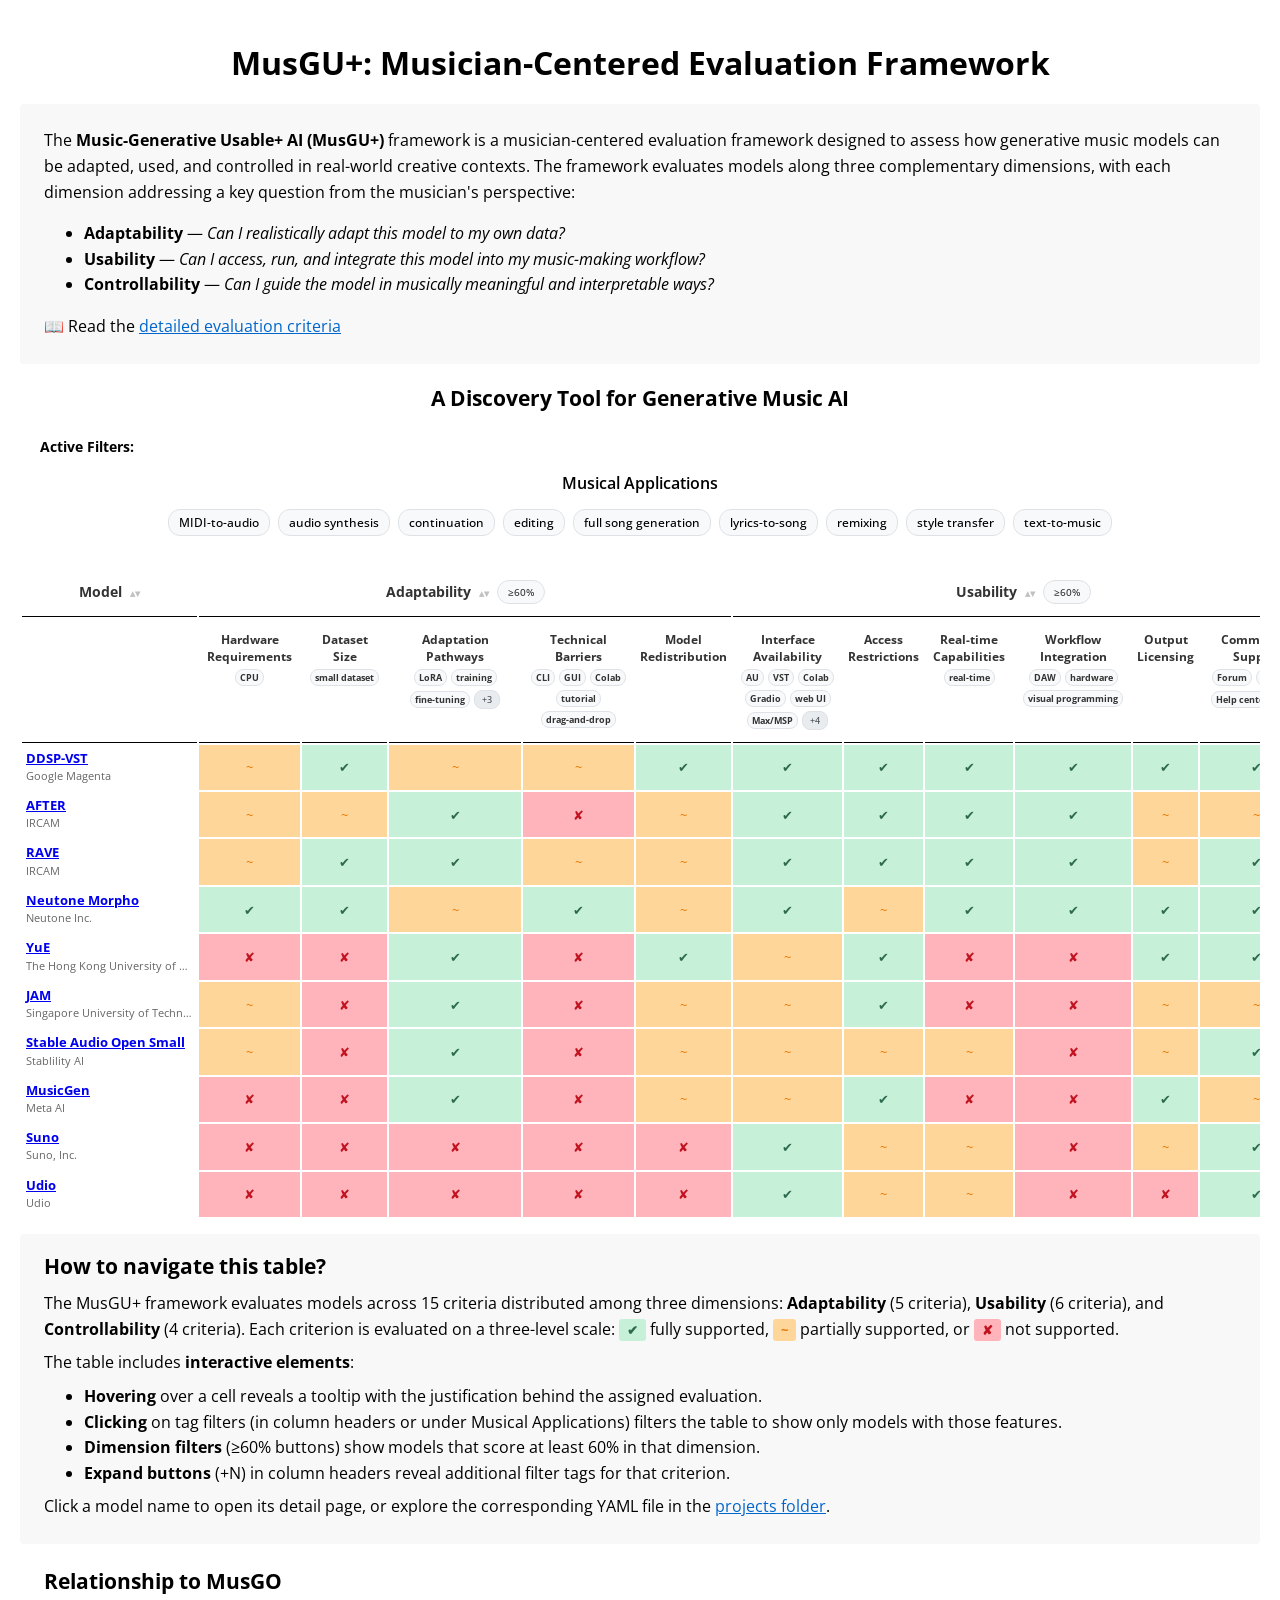
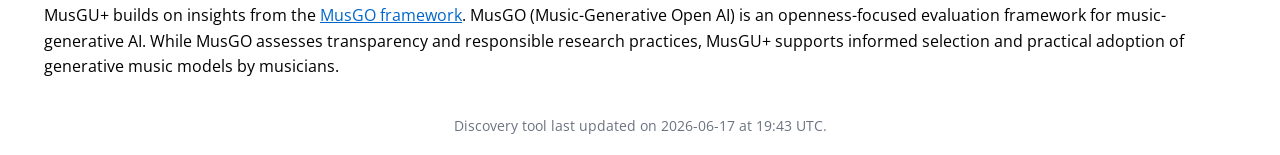
==== docs/index.html @ 6ac86138 "Add individual model pages" ====
<!DOCTYPE html>

<html lang="en">
<head>
<meta charset="utf-8"/>
<meta content="width=device-width, initial-scale=1.0" name="viewport"/>
<title>MusGU+ Framework</title>
<link href="https://fonts.googleapis.com/css2?family=Open+Sans&amp;display=swap" rel="stylesheet"/>
<link href="styles.css" rel="stylesheet">
<style>
body {
  font-family: 'Open Sans', sans-serif;
  margin: 0 auto;
  padding: 20px;
  background: #fff;
  opacity: 0;
  transition: opacity 0.1s ease-in;
}

body.ready {
  opacity: 1;
}
.header {
  text-align: center;
  margin-bottom: 20px;
}
.header h1 {
  font-size: 2em;
  margin-bottom: 0.5em;
}
.header p {
  font-size: 1.1em;
  color: #666;
}
.controls {
  background: white;
  padding: 0;
  margin-bottom: 5px;
  display: flex;
  flex-direction: column;
  gap: 0;
  width: 100%;
  max-width: 1200px;
  margin-left: auto;
  margin-right: auto;
  box-sizing: border-box;
}

.active-filters-container {
  display: flex;
  flex-wrap: wrap;
  gap: 12px;
  padding: 6px 0;
  min-height: 40px;
  align-items: center;
  width: 100%;
  max-width: 1200px;
  box-sizing: border-box;
}

.active-filters-label {
  font-size: 14px;
  font-weight: bold;
  color: #000;
  white-space: nowrap;
  flex-shrink: 0; /* Prevent label from shrinking */
}

.active-filters-tags {
  display: flex;
  flex-wrap: wrap;
  gap: 6px;
  flex: 1 1 auto;
  min-width: 0; /* Critical: allows flex item to shrink below content size */
}

.active-filter-tag {
  padding: 3px 8px;
  background: #6c757d;
  color: white;
  border: 1px solid #6c757d;
  border-radius: 12px;
  font-size: 10px;
  cursor: pointer;
  transition: all 0.2s ease;
  display: inline-flex;
  align-items: center;
  gap: 4px;
  flex-shrink: 0;
  height: 28px;
  box-sizing: border-box;
}

.active-filter-tag:hover {
  background: #5a6268;
  border-color: #5a6268;
}

.active-filter-tag .remove-icon {
  font-weight: bold;
  font-size: 11px;
}

.clear-filters-inline {
  padding: 3px 8px;
  background: #6c757d;
  color: white;
  border: 1px solid #6c757d;
  border-radius: 12px;
  cursor: pointer;
  font-size: 10px;
  transition: background 0.2s ease, border-color 0.2s ease;
  white-space: nowrap;
  display: none;
  flex-shrink: 0; /* Don't allow button to shrink */
  height: 28px;
  box-sizing: border-box;
}

.clear-filters-inline.visible {
  display: inline-flex;
  align-items: center;
}

.clear-filters-inline:hover {
  background: #5a6268;
  border-color: #5a6268;
}

.search-container {
  display: none; /* Hide search for now, keep functionality */
  align-items: center;
  justify-content: flex-start;
  width: 100%;
}
.search-box-wrapper {
  display: flex;
  justify-content: flex-start;
}
.controls input, .controls select {
  padding: 8px 12px;
  margin: 5px;
  border: 1px solid #ddd;
  border-radius: 4px;
  font-size: 14px;
}
.search-box {
  width: 300px;
}

/* Applications tags section */
#applications-wrapper {
  width: 100%;
  max-width: 1200px;
  margin: 0 auto 20px auto;
  box-sizing: border-box;
}

.applications-section {
  margin: 0;
  text-align: center;
}

.applications-title {
  font-size: 16px;
  font-weight: 600;
  color: #000;
  margin: 0 0 15px 0;
}

.applications-tags-container {
  display: flex;
  flex-wrap: wrap;
  justify-content: center;
  align-items: center;
  gap: 8px;
  padding: 0 0 10px 0;
}

.application-tag {
  padding: 4px 10px;
  background: #f8f9fa;
  border: 1px solid #dee2e6;
  border-radius: 12px;
  font-size: 12px;
  cursor: pointer;
  transition: all 0.2s ease;
  user-select: none;
  font-weight: 500;
  white-space: nowrap;
}

.application-tag:hover {
  background: #e9ecef;
  border-color: #adb5bd;
}

.application-tag.active {
  background: #6c757d;
  color: white;
  border-color: #6c757d;
}

#musgu-table {
  width: auto;
  max-width: fit-content;
  border-collapse: separate;
  border-spacing: 2px 2px;
  font-size: 13px;
  background: white;
  box-shadow: none;
  margin: 0 auto;
  table-layout: auto;
}

#musgu-table.calculating {
  visibility: hidden;
}
#included-table {
  overflow-x: auto;
  width: 100%;
}
#musgu-table thead {
  background: white;
  color: #333;
  border-bottom: 1px solid #000;
}
#musgu-table th {
  padding: 12px 4px;
  text-align: center;
  font-weight: bold;
  border: none;
  border-bottom: 1px solid #000;
}
#musgu-table td {
  padding: 6px 4px; /* Increased from 6px to 8px for more vertical space */
  border: none;
  text-align: center;
}
.name-cell {
  text-align: left !important;
  font-weight: bold;
  border-right: 1px solid #000;
  width: auto;
  min-width: fit-content; /* Changed from max-content to fit-content */
  white-space: normal;
  max-width: none; /* Removed max-width constraint */
}
.model-name {
  font-weight: bold;
  line-height: 1.1; /* Increased from 1.1 */
  word-wrap: break-word;
  white-space: nowrap; /* Keep model names on one line */
}
.affiliation {
  font-size: 0.85em;
  color: #666;
  font-weight: normal;
  margin-top: 5px; /* Increased from 5px */
  line-height: 1.1; /* Increased from 1.1 */
  overflow: hidden;
  text-overflow: ellipsis;
  white-space: nowrap;
  max-width: 100%;
  display: block; /* Ensure it's a block element */
  padding-bottom: 2px; /* Add padding to prevent descender clipping */
}

.org {
  text-align: left !important;
  font-size: 0.9em;
  color: #333;
  font-weight: bold;
  border-right: 1px solid #000;
  width: 0.1%;
  white-space: nowrap;
}
.score {
  font-weight: 600;
  background: #f0f0f0;
}
.data-cell {
  cursor: help;
}
.high {
  color: #2d6a4f;
  background: #c7f0d8;
}
.partial {
  color: #e67700;
  background: #ffd699;
}
.low {
  color: #c1121f;
  background: #ffb3ba;
}
.empty {
  color: #999;
  background: #f5f5f5;
}

.main-header th {
  font-size: 14px;
  padding: 10px;
  position: relative;
}

.main-header th:first-child,
.main-header th:nth-child(2) {
  width: 0.1%;
  white-space: nowrap;
}

.dimension-header-cell {
  display: flex;
  flex-direction: row;
  align-items: center;
  justify-content: center;
  gap: 8px;
}

.dimension-name {
  text-align: center;
}

.dimension-filter-tag {
  padding: 4px 10px;
  background: #f8f9fa;
  border: 1px solid #dee2e6;
  border-radius: 12px;
  font-size: 10px;
  cursor: pointer;
  transition: all 0.2s ease;
  user-select: none;
  font-weight: 500;
  white-space: nowrap;
}

.dimension-filter-tag:hover {
  background: #e9ecef;
  border-color: #adb5bd;
}

.dimension-filter-tag.active {
  background: #6c757d;
  color: white;
  border-color: #6c757d;
}

.second-header th {
  font-size: 12px;
  padding: 8px 4px;
  position: relative;
  width: 80px;
  vertical-align: top;
  white-space: normal;
  overflow: visible; /* Allow expanded tags to overflow */
}

.criterion-header-wrapper {
  display: flex;
  flex-direction: column;
  align-items: center;
  justify-content: center;
  gap: 6px;
  width: 100%;
  overflow: visible; /* Allow expanded tags to overflow */
}

.criterion-tags {
  display: inline-flex;
  flex-wrap: wrap;
  gap: 4px;
  justify-content: center;
  align-items: center;
  max-width: 150px;
  overflow: visible; /* Allow content to be visible */
}

/* When there's only 1 visible tag (no second tag, no expand button), make it narrower */
.criterion-tags:has(.visible-tag:only-of-type) {
  max-width: fit-content; /* Only as wide as the single tag */
}

/* When there are exactly 2 visible tags (no expand button), force them to wrap */
.criterion-tags:has(.visible-tag:nth-of-type(2)):not(:has(.expand-tags-btn)) {
  max-width: 60px; /* Force narrower width to wrap 2 tags */
}

.tag-group {
  display: inline-flex;
  gap: 4px;
  flex-wrap: nowrap; /* Keep tag and button together */
  align-items: center;
  flex-shrink: 0; /* Prevent the group from shrinking */
}

.criterion-tags.expanded {
  position: relative;
  max-width: none !important;
  flex-wrap: wrap !important;
  min-height: 60px; /* Reserve space for expanded tags */
}

.criterion-tags.expanded .tag-group {
  flex-wrap: wrap;
}

.hidden-tag {
  display: none !important;
}

.criterion-tags.expanded .hidden-tag {
  display: inline-flex !important;
  order: 999; /* Push hidden tags to the end when expanded */
}

/* Force first hidden tag to start on new line after button */
.criterion-tags.expanded .hidden-tag:first-of-type {
  margin-left: 100%; /* Force break before first hidden tag */
}

.expand-tags-btn {
  padding: 2px 1px;
  background: #e9ecef;
  border: 1px solid #dee2e6;
  border-radius: 10px;
  font-size: 8.5px;
  cursor: pointer;
  transition: all 0.2s ease;
  user-select: none;
  white-space: nowrap;
  color: #495057;
  font-weight: 500;
  display: inline-flex;
  align-items: center;
  flex-shrink: 0;
  min-width: 12px;
  justify-content: center;
  order: 100; /* Keep button after visible tags but before hidden tags */
}

.expand-tags-btn:hover {
  background: #dee2e6;
  border-color: #adb5bd;
}

.criterion-tag {
  padding: 1px 4px;
  background: #f8f9fa;
  border: 1px solid #dee2e6;
  border-radius: 8px;
  cursor: pointer;
  font-size: 9px;
  white-space: nowrap;
  transition: all 0.2s ease;
  flex-shrink: 0;
  user-select: none;
  display: inline-flex;
  align-items: center;
}

.criterion-tag:hover {
  background: #e9ecef;
  border-color: #adb5bd;
}

.criterion-tag.active {
  background: #6c757d;
  color: white;
  border-color: #6c757d;
}

.expand-tags-btn {
  padding: 2px 6px;
  background: #e9ecef;
  border: 1px solid #dee2e6;
  border-radius: 8px;
  font-size: 9px;
  cursor: pointer;
  transition: all 0.2s ease;
  user-select: none;
  color: #495057;
  flex-shrink: 0;
}

.criterion-header-wrapper {
  display: flex;
  flex-direction: column;
  align-items: center;
  justify-content: center;
  gap: 4px;
}

.filter-icon {
  cursor: pointer;
  font-size: 11px;
  color: #6c757d;
  padding: 2px 4px;
  border-radius: 2px;
  transition: all 0.2s ease;
  line-height: 1;
  font-weight: normal;
  display: none; /* Hide the SVG filter icon for now */
  vertical-align: middle;
}

.filter-icon svg {
  display: block;
  width: 9px;
  height: 7px;
  fill: currentColor;
}

.filter-icon:hover {
  background: #e9ecef;
  color: #495057;
}

.filter-icon.has-active {
  color: #fff;
  background: #6c757d;
}

.filter-popup {
  display: none;
  position: absolute;
  top: 100%;
  left: 50%;
  transform: translateX(-50%);
  background: white;
  border: 2px solid #dee2e6;
  border-radius: 8px;
  padding: 12px;
  box-shadow: 0 4px 12px rgba(0,0,0,0.15);
  z-index: 1000;
  min-width: 200px;
  margin-top: 4px;
}

.filter-popup.active {
  display: block;
}

.filter-popup-title {
  font-size: 11px;
  font-weight: 600;
  color: #495057;
  margin-bottom: 8px;
  text-align: center;
}

.filter-popup-tags {
  display: flex;
  flex-wrap: wrap;
  gap: 6px;
  justify-content: center;
}

.filter-popup-tag {
  padding: 4px 10px;
  background: #f8f9fa;
  border: 1px solid #dee2e6;
  border-radius: 12px;
  font-size: 11px;
  cursor: pointer;
  transition: all 0.2s ease;
  user-select: none;
}

.filter-popup-tag:hover {
  background: #e9ecef;
  border-color: #adb5bd;
}

.filter-popup-tag.active {
  background: #6c757d;
  color: white;
  border-color: #6c757d;
}

#footer {
  margin: 20px auto 0;
  padding: 0;
  margin-bottom: 0;
  background: none;
  border-top: none;
  text-align: center;
  font-size: 0.9rem;
  color: #6b7280;
  max-width: 1200px;
}

#footer p {
  margin: 0;
}
.legend {
  display: flex;
  justify-content: center;
  align-items: center;
  gap: 15px;
  margin: 15px auto;
  flex-wrap: wrap;
  width: auto;
  max-width: 1200px;
}
.legend-items {
  display: flex;
  justify-content: center;
  gap: 15px;
  flex-wrap: wrap;
  flex: 1;
}
.legend-item {
  display: flex;
  align-items: center;
  gap: 6px;
}
.legend-symbol {
  font-size: 16px;
  font-weight: bold;
}
.sortable {
  cursor: pointer;
  user-select: none;
}
.sortable:hover {
  background: #d8d8d8;
}
.sort-arrow {
  font-size: 0.7em;
  margin-left: 4px;
  opacity: 0.3;
  display: inline-block;
}
.sortable.active .sort-arrow {
  opacity: 1;
}
.clear-filters-btn {
  padding: 8px 16px;
  background: #6c757d;
  color: white;
  border: 1px solid #6c757d;
  border-radius: 20px;
  cursor: pointer;
  font-size: 12px;
  transition: background 0.2s ease, border-color 0.2s ease;
  white-space: nowrap;
}
.clear-filters-btn:hover {
  background: #5a6268;
  border-color: #5a6268;
}
#description {
  background-color: #f8f8f8;
  padding: 1.5em;
  margin: 5px auto 5px;
  max-width: 1200px;
  font-size: 1em;
  line-height: 1.6;
  border-radius: 4px;
}
#description ul {
  margin-top: 0.5em;
  margin-bottom: 0.5em;
}
#table-guide {
  background-color: #f8f8f8;
  padding: 1em 1.5em;
  margin: 0 auto 0;
  max-width: 1200px;
  font-size: 1em;
  line-height: 1.6;
  border-radius: 4px;
}
#table-guide p {
  margin-top: 0.5em;
  margin-bottom: 0.5em;
}
#table-guide ul {
  margin-top: 0.5em;
  margin-bottom: 0.5em;
}
</style>
</link></head>
<body>
<div class="header">
<h1>MusGU+: Musician-Centered Evaluation Framework</h1>
</div>
<div id="description">
<p style="margin-top: 0;">
    The <strong>Music-Generative Usable+ AI (MusGU+)</strong> framework is a musician-centered evaluation framework designed to assess how generative music models can be adapted, used, and controlled in real-world creative contexts. 
    The framework evaluates models along three complementary dimensions, with each dimension addressing a key question from the musician's perspective:
  </p>
<ul>
<li><strong>Adaptability</strong> — <em>Can I realistically adapt this model to my own data?</em></li>
<li><strong>Usability</strong> — <em>Can I access, run, and integrate this model into my music-making workflow?</em></li>
<li><strong>Controllability</strong> — <em>Can I guide the model in musically meaningful and interpretable ways?</em></li>
</ul>
<p style="margin-bottom: 0;">
    📖 Read the <a href="framework.html" style="color: #0066cc;">detailed evaluation criteria</a>
</p>
</div>
<h2 style="text-align: center; margin: 20px auto 5px; max-width: 1200px; font-size: 1.3em; margin-bottom: 15px;">A Discovery Tool for Generative Music AI</h2>
<div class="controls">
<div class="active-filters-container" id="active-filters">
<div class="active-filters-label">Active Filters:</div>
<div class="active-filters-tags">
<!-- Active criterion filter tags will appear here -->
</div>
<button class="clear-filters-inline" id="clear-filters-inline">✕ Clear All</button>
</div>
<div class="search-container">
<div class="search-box-wrapper">
<input class="search search-box" placeholder="Search models..."/>
</div>
</div>
</div>
<div id="applications-wrapper">
<!-- Applications section will be injected here by Python script -->
<div class="applications-section">
<h3 class="applications-title">Musical Applications</h3>
<div class="applications-tags-container">
<span class="application-tag" data-application="MIDI-to-audio">MIDI-to-audio</span>
<span class="application-tag" data-application="audio synthesis">audio synthesis</span>
<span class="application-tag" data-application="continuation">continuation</span>
<span class="application-tag" data-application="editing">editing</span>
<span class="application-tag" data-application="full song generation">full song generation</span>
<span class="application-tag" data-application="lyrics-to-song">lyrics-to-song</span>
<span class="application-tag" data-application="remixing">remixing</span>
<span class="application-tag" data-application="style transfer">style transfer</span>
<span class="application-tag" data-application="text-to-music">text-to-music</span>
</div>
</div></div>
<div id="included-table">
<!-- Table will be injected here by Python script -->
<table id="musgu-table">
<thead>
<tr class="main-header">
<th class="sortable" data-sort="name" data-type="text">Model <span class="sort-arrow">▴▾</span></th>
<th class="sortable" colspan="5" data-sort="adaptability" data-type="number"><div class="dimension-header-cell"><span class="dimension-name">Adaptability <span class="sort-arrow">▴▾</span></span><div class="dimension-filter-tag" data-filter="adaptability" data-threshold="60">≥60%</div></div></th>
<th class="sortable" colspan="6" data-sort="usability" data-type="number"><div class="dimension-header-cell"><span class="dimension-name">Usability <span class="sort-arrow">▴▾</span></span><div class="dimension-filter-tag" data-filter="usability" data-threshold="60">≥60%</div></div></th>
<th class="sortable" colspan="4" data-sort="controllability" data-type="number"><div class="dimension-header-cell"><span class="dimension-name">Controllability <span class="sort-arrow">▴▾</span></span><div class="dimension-filter-tag" data-filter="controllability" data-threshold="60">≥60%</div></div></th>
</tr>
<tr class="second-header">
<th></th>
<th><div class="criterion-header-wrapper"><span>Hardware<br/>Requirements</span><div class="criterion-tags" data-criterion="hardware"><span class="criterion-tag" data-criterion="hardware" data-tag="CPU">CPU</span><span class="expand-tags-btn" data-criterion="hardware">+0</span></div></div></th>
<th><div class="criterion-header-wrapper"><span>Dataset<br/>Size</span><div class="criterion-tags" data-criterion="dataset"><span class="criterion-tag" data-criterion="dataset" data-tag="small dataset">small dataset</span><span class="expand-tags-btn" data-criterion="dataset">+0</span></div></div></th>
<th><div class="criterion-header-wrapper"><span>Adaptation<br/>Pathways</span><div class="criterion-tags" data-criterion="adaptation"><span class="criterion-tag" data-criterion="adaptation" data-tag="LoRA">LoRA</span><span class="criterion-tag" data-criterion="adaptation" data-tag="training">training</span><span class="criterion-tag" data-criterion="adaptation" data-tag="fine-tuning">fine-tuning</span><span class="criterion-tag" data-criterion="adaptation" data-tag="prior training">prior training</span><span class="criterion-tag" data-criterion="adaptation" data-tag="pretrained codec">pretrained codec</span><span class="criterion-tag" data-criterion="adaptation" data-tag="pretrained checkpoints">pretrained checkpoints</span><span class="expand-tags-btn" data-criterion="adaptation">+0</span></div></div></th>
<th><div class="criterion-header-wrapper"><span>Technical<br/>Barriers</span><div class="criterion-tags" data-criterion="technical"><span class="criterion-tag" data-criterion="technical" data-tag="CLI">CLI</span><span class="criterion-tag" data-criterion="technical" data-tag="GUI">GUI</span><span class="criterion-tag" data-criterion="technical" data-tag="Colab">Colab</span><span class="criterion-tag" data-criterion="technical" data-tag="tutorial">tutorial</span><span class="criterion-tag" data-criterion="technical" data-tag="drag-and-drop">drag-and-drop</span><span class="expand-tags-btn" data-criterion="technical">+0</span></div></div></th>
<th><div class="criterion-header-wrapper"><span>Model<br/>Redistribution</span></div></th>
<th><div class="criterion-header-wrapper"><span>Interface<br/>Availability</span><div class="criterion-tags" data-criterion="interface"><span class="criterion-tag" data-criterion="interface" data-tag="AU">AU</span><span class="criterion-tag" data-criterion="interface" data-tag="VST">VST</span><span class="criterion-tag" data-criterion="interface" data-tag="Colab">Colab</span><span class="criterion-tag" data-criterion="interface" data-tag="Gradio">Gradio</span><span class="criterion-tag" data-criterion="interface" data-tag="web UI">web UI</span><span class="criterion-tag" data-criterion="interface" data-tag="Max/MSP">Max/MSP</span><span class="criterion-tag" data-criterion="interface" data-tag="iOS app">iOS app</span><span class="criterion-tag" data-criterion="interface" data-tag="PureData">PureData</span><span class="criterion-tag" data-criterion="interface" data-tag="Max4Live">Max4Live</span><span class="criterion-tag" data-criterion="interface" data-tag="Android app">Android app</span><span class="expand-tags-btn" data-criterion="interface">+0</span></div></div></th>
<th><div class="criterion-header-wrapper"><span>Access<br/>Restrictions</span></div></th>
<th><div class="criterion-header-wrapper"><span>Real-time<br/>Capabilities</span><div class="criterion-tags" data-criterion="realtime"><span class="criterion-tag" data-criterion="realtime" data-tag="real-time">real-time</span><span class="expand-tags-btn" data-criterion="realtime">+0</span></div></div></th>
<th><div class="criterion-header-wrapper"><span>Workflow<br/>Integration</span><div class="criterion-tags" data-criterion="workflow"><span class="criterion-tag" data-criterion="workflow" data-tag="DAW">DAW</span><span class="criterion-tag" data-criterion="workflow" data-tag="hardware">hardware</span><span class="criterion-tag" data-criterion="workflow" data-tag="visual programming">visual programming</span><span class="expand-tags-btn" data-criterion="workflow">+0</span></div></div></th>
<th><div class="criterion-header-wrapper"><span>Output<br/>Licensing</span></div></th>
<th><div class="criterion-header-wrapper"><span>Community<br/>Support</span><div class="criterion-tags" data-criterion="community"><span class="criterion-tag" data-criterion="community" data-tag="Forum">Forum</span><span class="criterion-tag" data-criterion="community" data-tag="Discord">Discord</span><span class="criterion-tag" data-criterion="community" data-tag="Help center">Help center</span><span class="criterion-tag" data-criterion="community" data-tag="GitHub Issues">GitHub Issues</span><span class="criterion-tag" data-criterion="community" data-tag="GitHub Discussions">GitHub Discussions</span><span class="expand-tags-btn" data-criterion="community">+0</span></div></div></th>
<th><div class="criterion-header-wrapper"><span>Conditioning<br/>Inputs</span><div class="criterion-tags" data-criterion="conditioning"><span class="criterion-tag" data-criterion="conditioning" data-tag="MIDI">MIDI</span><span class="criterion-tag" data-criterion="conditioning" data-tag="text">text</span><span class="criterion-tag" data-criterion="conditioning" data-tag="audio">audio</span><span class="criterion-tag" data-criterion="conditioning" data-tag="melody">melody</span><span class="criterion-tag" data-criterion="conditioning" data-tag="timing">timing</span><span class="criterion-tag" data-criterion="conditioning" data-tag="lyrics">lyrics</span><span class="criterion-tag" data-criterion="conditioning" data-tag="section">section</span><span class="criterion-tag" data-criterion="conditioning" data-tag="style tags">style tags</span><span class="expand-tags-btn" data-criterion="conditioning">+0</span></div></div></th>
<th><div class="criterion-header-wrapper"><span>Time-Varying<br/>Control</span></div></th>
<th><div class="criterion-header-wrapper"><span>Feature<br/>Disentanglement</span><div class="criterion-tags" data-criterion="disentanglement"><span class="criterion-tag" data-criterion="disentanglement" data-tag="pitch">pitch</span><span class="criterion-tag" data-criterion="disentanglement" data-tag="timbre">timbre</span><span class="criterion-tag" data-criterion="disentanglement" data-tag="loudness">loudness</span><span class="criterion-tag" data-criterion="disentanglement" data-tag="structure">structure</span><span class="expand-tags-btn" data-criterion="disentanglement">+0</span></div></div></th>
<th><div class="criterion-header-wrapper"><span>Control<br/>Parameters</span><div class="criterion-tags" data-criterion="parameters"><span class="criterion-tag" data-criterion="parameters" data-tag="duration">duration</span><span class="criterion-tag" data-criterion="parameters" data-tag="randomness">randomness</span><span class="criterion-tag" data-criterion="parameters" data-tag="variability">variability</span><span class="criterion-tag" data-criterion="parameters" data-tag="latent prior">latent prior</span><span class="criterion-tag" data-criterion="parameters" data-tag="latent noise">latent noise</span><span class="criterion-tag" data-criterion="parameters" data-tag="diffusion steps">diffusion steps</span><span class="criterion-tag" data-criterion="parameters" data-tag="sampling strategy">sampling strategy</span><span class="criterion-tag" data-criterion="parameters" data-tag="latent manipulation">latent manipulation</span><span class="criterion-tag" data-criterion="parameters" data-tag="conditioning strength">conditioning strength</span><span class="expand-tags-btn" data-criterion="parameters">+0</span></div></div></th>
</tr>
</thead>
<tbody>
<tr class="row-a" data-adaptability="70" data-affiliation="Google Magenta" data-applications="MIDI-to-audio,audio synthesis,style transfer" data-controllability="100" data-name="DDSP-VST" data-overall="90" data-tags="dataset:small dataset,adaptation:training,technical:Colab,interface:AU,interface:VST,realtime:real-time,workflow:DAW,community:Discord,community:GitHub Issues,conditioning:MIDI,conditioning:audio,disentanglement:loudness,disentanglement:pitch,parameters:latent manipulation" data-usability="100"><td class="name-cell"><div class="model-name"><a aria-label="Open details page for DDSP-VST" href="models/ddsp-vst/">DDSP-VST</a></div><div class="affiliation">Google Magenta</div></td><td class="partial data-cell" title="The model can be effectively trained on a consumer-grade GPU (the authors suggest ~2-3 hours on Colab’s free tier). CPU-only training is not presented as a practical option.">~</td><td class="high data-cell" title="The model is explicitly designed for small, domain-specific datasets. Official documentation recommends 10–20 minutes of monophonic audio to train a usable instrument model, making personal recordings fully viable for musicians.">✔︎</td><td class="partial data-cell" title="Complete training code and documented data preprocessing pipelines are provided, including an official Colab notebook for end-to-end model adaptation. However, these pathways rely on notebooks and codebases that have not been actively maintained in recent years, which may require additional setup or troubleshooting.">~</td><td class="partial data-cell" title="A streamlined Colab notebook with step-by-step instructions is provided, lowering the barrier for users with basic technical familiarity. However, no graphical training interface exists, and successful adaptation still requires navigating notebooks, file systems, and model formats, placing it beyond non-technical musicians.">~</td><td class="high data-cell" title="The code and trained models are released under the Apache License 2.0, which explicitly permits redistribution of modified and derived works, including trained and fine-tuned models, for both commercial and non-commercial use, provided attribution and license terms are preserved.">✔︎</td><td class="high data-cell" title="DDSP-VST is distributed as native VST3 and AU plugins with a polished graphical interface, fully compatible with major DAWs. No custom setup is required beyond standard plugin installation.">✔︎</td><td class="high data-cell" title="The plugins, pretrained models, training notebooks, and source code are freely available with no paywalls, subscriptions, or usage limits.">✔︎</td><td class="high data-cell" title="The system is designed for real-time audio processing and synthesis within DAWs. A fixed 64 ms algorithmic latency is introduced due to frame-based pitch detection, which is standard for pitch-aware audio plugins and remains fully suitable for live and interactive performance.">✔︎</td><td class="high data-cell" title="DDSP-VST integrates directly into standard music production workflows as both a real-time audio effect and a MIDI-controlled synthesizer, with automation support and DAW-level modulation (e.g., LFO assignment to pitch and gain).">✔︎</td><td class="high data-cell" title="The project does not impose any additional licensing restrictions on generated audio. Outputs can be freely used for personal and commercial purposes without attribution requirements.">✔︎</td><td class="high data-cell" title="An active Discord community is provided alongside GitHub issues, offering musician-oriented support, discussion, and troubleshooting.">✔︎</td><td class="high data-cell" title="The model accepts multiple musically meaningful conditioning inputs, including audio and MIDI, which directly affect synthesis behavior rather than acting as descriptive prompts.">✔︎</td><td class="high data-cell" title="DDSP-VST supports sample-accurate, continuous time-varying control over pitch, loudness, envelopes, and excitation signals, enabling fine-grained expressive manipulation suitable for performance and automation.">✔︎</td><td class="high data-cell" title="Disentanglement is core to the DDSP architecture. Pitch and loudness are explicitly modeled as independent control pathways, resulting in predictable and interpretable behavior. Timbre, while not exposed as a conditioning input or runtime control, is treated as a disentangled inductive bias and is implicitly determined by the data used to train the model.">✔︎</td><td class="high data-cell" title="The system exposes both high-level musical parameters (e.g., ADSR envelopes, gain, reverb) and low-level latent control (harmonic–noise balance, pitch, and loudness trajectories). Core internal representations are directly and meaningfully manipulable, enabling precise and interpretable control over synthesis behavior.">✔︎</td></tr>
<tr class="row-a" data-adaptability="50" data-affiliation="IRCAM" data-applications="MIDI-to-audio,audio synthesis,style transfer" data-controllability="100" data-name="AFTER" data-overall="78" data-tags="adaptation:pretrained codec,adaptation:training,technical:CLI,interface:Max/MSP,interface:Max4Live,interface:PureData,realtime:real-time,workflow:DAW,workflow:visual programming,community:GitHub Issues,conditioning:MIDI,conditioning:audio,disentanglement:structure,disentanglement:timbre,parameters:conditioning strength,parameters:diffusion steps,parameters:latent manipulation" data-usability="83"><td class="name-cell"><div class="model-name"><a aria-label="Open details page for AFTER" href="models/after/">AFTER</a></div><div class="affiliation">IRCAM</div></td><td class="partial data-cell" title="Training and export pipelines are GPU-oriented in practice. CPU-only training is technically possible but impractical within a reasonable timeframe.">~</td><td class="partial data-cell" title="The original version of the model, as described in the paper, was trained using approximately 400h of audio from the Synthesized Lakh dataset. Recent versions of AFTER include instrument-specific models, suggesting these data requirements have been significantly reduced. However, no documentation demonstrates that AFTER can be trained effectively on relatively small datasets.">~</td><td class="high data-cell" title="Complete training workflows are provided, including dataset preparation, autoencoder training (optional), diffusion training, and export for real-time inference. Pretrained audio codecs are available to skip the autoencoder stage.">✔︎</td><td class="low data-cell" title="Training and export are conducted exclusively through command-line interfaces. Although documentation is thorough and aimed at technical users, adaptation requires significant programming knowledge, familiarity with PyTorch-based workflows, and manual configuration across multiple training stages.">✘</td><td class="partial data-cell" title="The CC BY-NC 4.0 license permits sharing adapted models or checkpoints for non-commercial use with attribution, but redistribution is constrained and not explicitly promoted by the project.">~</td><td class="high data-cell" title="Inference is available through Max/MSP and Pure Data patches, as well as Max for Live devices for Ableton Live, all built on top of nn~. While no standalone VST or web-based interface is provided, the Max for Live device enables direct use within a DAW environment.">✔︎</td><td class="high data-cell" title="The model, inference patches, and pretrained checkpoints are openly available. Inference can be run locally without usage limits, subscriptions, or paywalls once the software environment is set up.">✔︎</td><td class="high data-cell" title="AFTER is explicitly designed for real-time audio generation. Optimized exports enable low-latency performance suitable for live use, including continuous audio-to-audio and MIDI-to-audio generation.">✔︎</td><td class="high data-cell" title="AFTER integrates directly into established music workflows through visual programming environments and DAW-based contexts, specifically as a Max for Live device within Ableton Live, and is designed for live performance, real-time exploration, and structured musical interaction.">✔︎</td><td class="partial data-cell" title="The generated output is licensed under Creative Commons Attribution–NonCommercial 4.0. Use is permitted for personal, artistic, and research purposes, but commercial use is explicitly restricted, limiting professional adoption without additional permission.">~</td><td class="partial data-cell" title="User support is limited to GitHub Issues, which are primarily developer- and research-oriented. No dedicated musician-facing community or discussion forum is provided.">~</td><td class="high data-cell" title="AFTER supports multiple conditioning modalities, combining audio-to-audio and MIDI-to-audio pipelines for structural control, alongside audio conditioning for timbre.">✔︎</td><td class="high data-cell" title="The model provides explicit, structured time-varying control by separating timbre and structure representations. Conditioning inputs (audio or MIDI) directly shape temporal evolution during generation, enabling fine-grained control over musical form and dynamics.">✔︎</td><td class="high data-cell" title="AFTER explicitly disentangles timbre and structure through separate latent representations. This separation is central to the model’s design and enables predictable manipulation of distinct musical attributes.">✔︎</td><td class="high data-cell" title="AFTER exposes several inference-time control parameters, including conditioning strength, diffusion step count, and latent space controls. The Max for Live devices support coarse latent exploration via a learned 2D timbre map, with optional refinement through direct manipulation of latent dimensions.">✔︎</td></tr>
<tr class="row-a" data-adaptability="70" data-affiliation="IRCAM" data-applications="audio synthesis,style transfer" data-controllability="62" data-name="RAVE" data-overall="75" data-tags="dataset:small dataset,adaptation:prior training,adaptation:training,technical:CLI,technical:Colab,technical:tutorial,interface:AU,interface:Max/MSP,interface:PureData,interface:VST,realtime:real-time,workflow:DAW,workflow:visual programming,community:Discord,community:Forum,community:GitHub Discussions,community:GitHub Issues,conditioning:audio,parameters:latent manipulation,parameters:latent noise,parameters:latent prior" data-usability="92"><td class="name-cell"><div class="model-name"><a aria-label="Open details page for RAVE" href="models/rave/">RAVE</a></div><div class="affiliation">IRCAM</div></td><td class="partial data-cell" title="A consumer-grade GPU (e.g., 8–16GB VRAM) is needed depending on configuration. Lightweight options (e.g., ONNX, Raspberry) reduce demands, but CPU-only training is not recommended.">~</td><td class="high data-cell" title="The model is designed to be trained on relatively small, domain-specific datasets, with documentation suggesting a few hours of homogeneous audio as a practical minimum, making personal datasets viable.">✔︎</td><td class="high data-cell" title="Complete dataset preparation, training, export, and prior training pipelines are provided, with multiple architectures and configurations explicitly intended for adaptation on new data.">✔︎</td><td class="partial data-cell" title="Training and preprocessing rely on command-line tools and Python environments. A Colab notebook, a detailed tutorial, and extensive documentation are provided, making adaptation accessible to users with basic technical skills, but no dedicated training GUI is available.">~</td><td class="partial data-cell" title="RAVE’s CC BY-NC 4.0 license permits redistribution of trained models or checkpoints with attribution for non-commercial use. Sharing is legally allowed but commercially restricted and not explicitly structured or encouraged beyond general community practice.">~</td><td class="high data-cell" title="Inference is available via multiple user-facing interfaces, including a VST plugin and real-time integrations for Max/MSP and Pure Data, in addition to command-line tools.">✔︎</td><td class="high data-cell" title="The model’s source code is publicly available, along with inference scripts and pretrained models. No login, subscription, or usage limits apply.">✔︎</td><td class="high data-cell" title="The model supports low-latency, real-time audio synthesis and streaming, including CPU-based real-time inference suitable for live performance.">✔︎</td><td class="high data-cell" title="RAVE can be embedded directly into common music workflows, including DAWs and visual programming environments, enabling both studio and live use.">✔︎</td><td class="partial data-cell" title="The output may be used, modified, and shared for non-commercial purposes only, and attribution is required. Commercial use of generated material is not permitted under CC BY-NC 4.0.">~</td><td class="high data-cell" title="Active and accessible support is available via a dedicated Discord server, GitHub discussions, and regularly updated tutorials and examples.">✔︎</td><td class="partial data-cell" title="RAVE primarily operates in an audio-to-audio paradigm. Conditioning is based on incoming audio, with no native support for text, MIDI, or symbolic inputs.">~</td><td class="partial data-cell" title="RAVE preserves temporal structure through audio-to-audio conditioning, with output following the time evolution of the input signal. However, it does not support explicit symbolic or structured time-varying controls (e.g. MIDI, aligned control envelopes, or temporal embeddings).">~</td><td class="partial data-cell" title="Post-training analysis identifies informative latent dimensions and improves controllability, but these dimensions are not associated with explicit or interpretable musical attributes, such as pitch or timbre.">~</td><td class="high data-cell" title="RAVE exposes a rich set of inference-time control parameters, including per-dimension latent scaling and bias, controllable noise injection, and optional latent priors, enabling fine-grained manipulation during synthesis.">✔︎</td></tr>
<tr class="row-a" data-adaptability="80" data-affiliation="Neutone Inc." data-applications="audio synthesis,style transfer" data-controllability="50" data-name="Neutone Morpho" data-overall="74" data-tags="hardware:CPU,dataset:small dataset,adaptation:training,technical:GUI,technical:drag-and-drop,interface:AU,interface:VST,realtime:real-time,workflow:DAW,workflow:hardware,community:Discord,community:Help center,conditioning:audio,parameters:conditioning strength,parameters:randomness" data-usability="92"><td class="name-cell"><div class="model-name"><a aria-label="Open details page for Neutone Morpho" href="models/neutone-morpho/">Neutone Morpho</a></div><div class="affiliation">Neutone Inc.</div></td><td class="high data-cell" title="Custom model training does not require local compute resources. Morpho’s training pipeline is fully cloud-based, requiring no GPU, no local installation, and no ML environment, which removes hardware barriers entirely for end users.">✔︎</td><td class="high data-cell" title="Morpho is designed to be trained on small, musician-scale datasets, with clear guidance suggesting ~45 minutes of unique audio as a practical target. This scale is well within reach of individual musicians working with personal recordings or sound libraries.">✔︎</td><td class="partial data-cell" title="A complete and practical adaptation pathway is provided through Neutone’s proprietary training service, allowing musicians to upload audio and train custom models end-to-end. However, the training process is closed-source and platform-bound, with no access to underlying training code, checkpoints, or local fine-tuning workflows.">~</td><td class="high data-cell" title="Model adaptation is designed explicitly for non-technical users. Training is performed via a drag-and-drop, no-code interface, with extensive musician-oriented guidance on dataset preparation, making the process accessible to users without programming or machine learning experience.">✔︎</td><td class="partial data-cell" title="Trained models can be freely used by their creators within the Neutone ecosystem, but redistribution is constrained to the platform. Models cannot be exported or reused outside Neutone’s plugin environment, limiting portability despite creative freedom within the system.">~</td><td class="high data-cell" title="Neutone Morpho is distributed as a polished VST3/AU plugin with a dedicated graphical interface, designed for immediate use inside major DAWs. No scripting, external inference setup, or technical configuration is required.">✔︎</td><td class="partial data-cell" title="The plugin itself is freely downloadable with a limited set of bundled models and a time-limited trial of the full library. Access to additional pretrained models and custom model training requires account creation and paid purchases, introducing moderate platform-level restrictions.">~</td><td class="high data-cell" title="Morpho is explicitly designed for real-time audio processing, operating with low and predictable latency suitable for live performance. The system is optimized for consumer CPUs (e.g., Apple M1-class hardware) and is demonstrated in both DAW and embedded hardware contexts.">✔︎</td><td class="high data-cell" title="Morpho integrates directly into standard music production workflows as an audio effect and instrument plugin, with automation-ready parameters and compatibility with all major DAWs. Ongoing work (e.g., Project LYDIA with Roland) further demonstrates its suitability for hardware and live performance contexts.">✔︎</td><td class="high data-cell" title="Audio output generated using Neutone Morpho is fully usable for personal and commercial purposes. Models are trained exclusively on licensed or user-provided data, and users retain ownership of sounds they create.">✔︎</td><td class="high data-cell" title="Neutone maintains an active Discord community, direct support channels, detailed blog posts, FAQs, and ongoing artist-focused communication, providing accessible support for both creative and technical questions.">✔︎</td><td class="partial data-cell" title="Morpho conditions on incoming audio, using learned timbral representations to transform signals in real time. While rich in effect, conditioning is limited to a single musically meaningful modality rather than multiple symbolic or structured inputs.">~</td><td class="partial data-cell" title="Time-localized control emerges implicitly through real-time resynthesis, as the output dynamically follows the temporal structure of the input signal. However, the model does not expose explicit time-indexed representations or independent control over temporal musical attributes (e.g., pitch curves or structural markers).">~</td><td class="partial data-cell" title="Neutone Morpho exhibits partial feature disentanglement through real-time audio resynthesis, where temporal structure and pitch contours of the input signal are largely preserved while timbre is transformed by the selected model. This yields predictable and musically coherent behavior in practice, but control pathways are implicit and dependent on the trained model, with no explicit or independently manipulable representations of pitch, loudness, or structure.">~</td><td class="partial data-cell" title="Neutone Morpho exposes a small set of learned macro-controls that influence stochastic behavior and the strength of coupling between input and output. These parameters offer musically intuitive control over unpredictability and responsiveness, but do not provide direct access to or manipulation of internal latent representations.">~</td></tr>
<tr class="row-a" data-adaptability="40" data-affiliation="The Hong Kong University of Science and Technology (HKUST) and MAP" data-applications="continuation,full song generation,lyrics-to-song" data-controllability="50" data-name="YuE" data-overall="49" data-tags="adaptation:LoRA,adaptation:fine-tuning,adaptation:pretrained checkpoints,technical:CLI,interface:Colab,interface:Gradio,community:Discord,community:GitHub Issues,conditioning:audio,conditioning:lyrics,conditioning:section,conditioning:style tags,conditioning:text,parameters:randomness,parameters:variability" data-usability="58"><td class="name-cell"><div class="model-name"><a aria-label="Open details page for YuE" href="models/yue/">YuE</a></div><div class="affiliation">The Hong Kong University of Science and Technology (HKUST) and MAP</div></td><td class="low data-cell" title="YuE requires dedicated high-end GPU infrastructure for training and scaling (e.g., tens to hundreds of NVIDIA H800 GPUs via Megatron-LM). Fine-tuning setup assumes substantial VRAM and distributed tooling. Therefore, training or fine-tuning is not feasible without institutional-level computational resources. ">✘</td><td class="low data-cell" title="YuE was trained on large-scale datasets (e.g., hundreds of thousands of hours of audio), and does not support adaptation on small datasets. ">✘</td><td class="high data-cell" title="YuE provides fine-tuning code in a subdirectory of the main GitHub repository. However, the pathway documentation assumes prior technical knowledge and infrastructure, which makes adaptation technically possible but not streamlined from a musician's perspective.  ">✔︎</td><td class="low data-cell" title="Fine-tuning is provided only through low-level training scripts. No graphical interface, simplified notebook, or musician-oriented workflow is provided, resulting in high technical barriers to adaptation.">✘</td><td class="high data-cell" title="YuE is released under the Apache 2.0 license, which explicitly permits modification and redistribution of derivative works, including fine-tuned models. Although fine-tuning is technically demanding, adapted checkpoints can be legally redistributed without restriction.">✔︎</td><td class="partial data-cell" title="Multiple community-developed Gradio-based UIs are available for YuE, most of them based on or derived from the interface developed by Alisson Pereira Anjos (alisson-anjos). There is also a third-party one-click installer (Pinokio), which can simplify local setup on Windows. Still, these UIs require local setup, GPU configuration, and technical familiarity. Moreover, there are some community-develop Colab notebooks for specific tasks, such as music continuation. No official standalone or plug-and-play application in provided.">~</td><td class="high data-cell" title="YuE’s inference code and pretrained checkpoints are openly available without paywalls, subscriptions, or usage limits. The model is released under the Apache 2.0 license, allowing unrestricted use, with no login or platform-specific access requirements.">✔︎</td><td class="low data-cell" title="YuE does not support real-time or interactive generation. Inference requires a GPU, and generation latency is substantial (e.g., generating 30 seconds of audio takes ~150 s on a NVIDIA H800 and ~360 s on a RTX4090). ">✘</td><td class="low data-cell" title="Interaction is limited to offline, file-based generation via scripts or standalone UIs, with no native support for DAW plugins, MIDI/OSC control, or other direct integration into existing creative setups.">✘</td><td class="high data-cell" title="YuE outputs may be used for both personal and commercial purposes, and users retain ownership of generated content. However, the license encourages attribution to the model (“YuE by HKUST/M-A-P”) and recommends transparency when publishing AI-generated works. ">✔︎</td><td class="high data-cell" title="Support exists via a Discord channel, GitHub issues and documentation. ">✔︎</td><td class="partial data-cell" title="YuE supports generation conditioning through text (lyrics, structural labels, and style tags), and optional reference audio for in-context learning. ">~</td><td class="partial data-cell" title="YuE provides limited time-localized control through section-based generation, allowing different musical behaviors across structured segments (e.g., verse, chorus). However, control remains discrete and symbolic, with no fine-grained or continuous time-varying manipulation within segments.">~</td><td class="partial data-cell" title="YuE introduces training-stage mechanisms to reduce entanglement between textual and audio conditioning, yielding partial disentanglement at inference time. Nonetheless, internal musical attributes remain bundled, and disentanglement is neither explicit nor robustly exposed to user-level control.">~</td><td class="partial data-cell" title="YuE supports a few inference-time control parameters, limited to repetition penalty (to discourage looping) and deterministic seeding. Other controls, including temperature, top-p sampling and per-segment guidance scaling, remain hard-coded in the inference script, and direct manipulation of internal latent representations is not supported.">~</td></tr>
<tr class="row-a" data-adaptability="40" data-affiliation="Singapore University of Technology and Design and Lamda Labs. " data-applications="full song generation,lyrics-to-song" data-controllability="50" data-name="JAM" data-overall="44" data-tags="adaptation:fine-tuning,adaptation:pretrained checkpoints,adaptation:training,technical:CLI,interface:Gradio,community:GitHub Issues,conditioning:audio,conditioning:lyrics,conditioning:text,conditioning:timing,parameters:conditioning strength,parameters:diffusion steps,parameters:duration" data-usability="42"><td class="name-cell"><div class="model-name"><a aria-label="Open details page for JAM" href="models/jam/">JAM</a></div><div class="affiliation">Singapore University of Technology and Design and Lamda Labs. </div></td><td class="partial data-cell" title="The model requires a CUDA-compatible GPU with sufficient VRAM (+8GB is recommended). Not feasible to train the model on CPU.">~</td><td class="low data-cell" title="No clear information about the dataset size is provided. The model was trained on a dataset of ~54k hours of audio, which makes adaptation infeasible with musician’s own data. ">✘</td><td class="high data-cell" title="JAM provides complete code and documentation for pretraining, supervised fine-tuning, and direct preference optimization. Model checkpoints are available. ">✔︎</td><td class="low data-cell" title="Adaptation requires technical expertise. All training a preprocessing rely on command-line implementation. No user-friendly adaption interface is provided. ">✘</td><td class="partial data-cell" title="The use, modification and distribution of JAM is subject to Stability AI Community License Agreement, which is restricted to research and non-commercial use, and requires attribution and notice. Commercial-use may be obtained by registering with Stability AI or with a separate commercial license.">~</td><td class="partial data-cell" title="There is a hosted HuggingFace web demo, but it is currently unavailable. However, the Gradio code is accessible and can be run locally, though it requires installation and environment setup by the user.">~</td><td class="high data-cell" title="JAM’s source code is openly available and can be freely used without limits, paywalls, or subscriptions. ">✔︎</td><td class="low data-cell" title="No clear information about the time required for generation is provided. No reference to real-time generation is provided in the documentation or the research article. ">✘</td><td class="low data-cell" title="There are no clear instructions or specific tools to integrate JAM to a musician’s workflow. ">✘</td><td class="partial data-cell" title="Outputs generated with JAM cannot be used for commercial-use, and must not be including content that violates copyright laws. Responsibility of the generated outputs relies entirely with the end user. ">~</td><td class="partial data-cell" title="Support exists via GitHub issues and documentation, but there is no dedicated musician-oriented support space.">~</td><td class="partial data-cell" title="JAM can be conditioned by lyrics (including word- and phoneme-level timing) and style (via text or audio).">~</td><td class="partial data-cell" title="JAM supports precise time-varying control over vocal structure, with explicit word- and phoneme-level timing and duration inputs that directly guide generation at the latent space. However, no time-varying control is provided for the accompaniment or instrumental structure.">~</td><td class="partial data-cell" title="JAM separates lyrics timing, global duration, and style conditioning through explicit control pathways, enabling partial disentanglement of vocal structure. However, musical attributes are not independently controllable, and style remains an entangled representation, limiting fully interpretable, attribute-specific control.">~</td><td class="partial data-cell" title="JAM provides several generation control parameters, including global duration, adjustable guidance strength, and diffusion step configuration, allowing users to directly influence generation behavior. However, direct manipulation of internal representations is not supported.">~</td></tr>
<tr class="row-a" data-adaptability="40" data-affiliation="Stablility AI" data-applications="style transfer,text-to-music" data-controllability="38" data-name="Stable Audio Open Small" data-overall="43" data-tags="adaptation:fine-tuning,adaptation:pretrained checkpoints,adaptation:training,technical:CLI,interface:Gradio,community:Discord,community:GitHub Issues,conditioning:audio,conditioning:text,conditioning:timing,parameters:conditioning strength,parameters:diffusion steps,parameters:duration,parameters:randomness,parameters:sampling strategy" data-usability="50"><td class="name-cell"><div class="model-name"><a aria-label="Open details page for Stable Audio Open Small" href="models/stable-audio-open-small/">Stable Audio Open Small</a></div><div class="affiliation">Stablility AI</div></td><td class="partial data-cell" title="Stable Audio Open Small research paper reports using institutional-scale hardware for fine-tuning (8 x H100 GPUS). However, the released source code supports adaptation on a single consumer-grade GPU, although with significant memory and storage demands. Adapting the model with CPU-only is impractical, and larger GPU setups will significantly improve training and fine-tuning feasibility. ">~</td><td class="low data-cell" title="Stable Audio Open Small training relies on large-scale curated data (i.e., thousands of hours of audio). No documentation suggests that effective training or fine-tuning can be achieved with small personal datasets. ">✘</td><td class="high data-cell" title="Stable Audio Open provides complete training and fine-tuning code, supports continuation from pretrained checkpoints, and includes documented data and model configuration pipelines. This makes adaptation on custom datasets technically feasible, even if demanding in practice. ">✔︎</td><td class="low data-cell" title="Adaptation requires substantial technical expertise, including configuration of diffusion training pipelines, dataset preparation, and GPU-based training. No user-friendly interface for model adaptation is provided">✘</td><td class="partial data-cell" title="Redistribution of adapted models is permitted under the Stability AI Community License, but subject to licensing conditions and commercial revenue thresholds. ">~</td><td class="partial data-cell" title="The model can be run through a basic Gradio UI provided in the stable-audio-tools library, offering a simplified interactive interface. However, it requires installation and environment setup by the user.">~</td><td class="partial data-cell" title="Stable Audio Open Small can be run locally with open pretrained checkpoints and inference code without paywalls, usage limits, or subscriptions, subject only to license agreement acceptance.">~</td><td class="partial data-cell" title="Stable Audio Open Small can be interactive on high-end consumer GPU for short audio segments (e.g., achieving sub-200ms response time), but it not designed for low-latency or streaming use on CPU and is impractical for live performance on usual personal hardware. ">~</td><td class="low data-cell" title="Although optimized for low-latency generation on GPU, this model does not offer native integration with DAWs, live music environments, visual programming systems, or musical hardware. Usage is limited to file- or script-based generation via research tooling, with no direct embedding in existing creative workflows">✘</td><td class="partial data-cell" title="Generated outputs are owned by the user and may be used for both non-commercial and commercial purposes. However, commercial use is conditional on registration and subject to revenue thresholds, attribution requirements, and restrictions on downstream uses (e.g., training other foundational models). That is, output usage is permitted but not unrestricted.">~</td><td class="high data-cell" title="Support exists via a Discord channel (i.e., specific sub-channel “stable-audio”), GitHub issues and documentation. ">✔︎</td><td class="partial data-cell" title="Stable Audio Open Small primarily conditions on text prompts. No additional musically structured modalities (e.g., MIDI, symbolic control) are available. In addition to text prompts, the model supports audio-to-audio generation by initializing the diffusion process with a reference recording, enabling implicit style transfer without additional training. ">~</td><td class="partial data-cell" title="The model enables time-localized influence through audio initialization (e.g., beat-aligned or voice-guided generation), but does not provide explicit or fine-grained time-varying control over musical attributes.">~</td><td class="low data-cell" title="No disentangled or explicitly separable musical controls are provided. Musical attributes are implicitly entangled within prompt- and audio-based generation.">✘</td><td class="partial data-cell" title="Stable Audio Open Small provides several low-level inference parameters (e.g., duration, diffusion steps, standard diffusion cfg values), allowing certain degree of generation tuning. However, it does not provide direct manipulation of internal representations or fine-grained controls for musical attributes.">~</td></tr>
<tr class="row-a" data-adaptability="30" data-affiliation="Meta AI" data-applications="continuation,text-to-music" data-controllability="50" data-name="MusicGen" data-overall="43" data-tags="adaptation:fine-tuning,adaptation:pretrained checkpoints,adaptation:training,technical:CLI,interface:Colab,interface:Gradio,community:GitHub Issues,conditioning:melody,conditioning:text,parameters:conditioning strength,parameters:duration,parameters:randomness,parameters:sampling strategy" data-usability="50"><td class="name-cell"><div class="model-name"><a aria-label="Open details page for MusicGen" href="models/musicgen/">MusicGen</a></div><div class="affiliation">Meta AI</div></td><td class="low data-cell" title="Training and fine-tuning require institutional-scale hardware. Official models were trained using dozens of GPUs, and even inference for medium/large variants requires ~16 GB VRAM GPUs. CPU-only training is not supported.">✘</td><td class="low data-cell" title="The model is designed around very large curated datasets (≈20k hours). Fine-tuning presupposes similarly structured datasets with metadata, which makes the use of personal data collections impractical.">✘</td><td class="high data-cell" title="MusicGen provides complete training and fine-tuning code, supports continuation from pretrained checkpoints, and includes documented data processing pipelines. This makes adaptation on personal or custom datasets technically feasible, even if demanding in practice.">✔︎</td><td class="low data-cell" title="Adaptation requires extensive technical expertise (e.g,., Dora, AudioCraft configs, tokenizer alignment, distributed training). No user-friendly adaptation interface is provided.">✘</td><td class="partial data-cell" title="While the software is permissively licensed (MIT), redistribution of trained models and checkpoints is constrained by the weights license (CC BY-NC 4.0), which imposes a non-commercial restriction and requires attribution.">~</td><td class="partial data-cell" title="Gradio code and Colab notebooks are provided, but require setup and GPU access. A hosted HuggingFace web demo is available but currently unreliable.">~</td><td class="high data-cell" title="Inference via HuggingFace Spaces, although currently unreliable, is freely accessible without login or usage restrictions. Pretrained checkpoints and inference code are publicly available, with no paywalls, subscriptions, or usage limits imposed on model use.">✔︎</td><td class="low data-cell" title="Generation is offline and not suitable for real-time use. Local inference requires a GPU.">✘</td><td class="low data-cell" title="MusicGen offers no native integration with DAWs, live music environments, or hardware. Usage is limited to file-based generation via notebooks or scripts.">✘</td><td class="high data-cell" title="Generated audio can be used for personal and commercial purposes under the model’s license.">✔︎</td><td class="partial data-cell" title="Support exists via GitHub issues, documentation, and community tutorials, but there is no dedicated musician-oriented support space.">~</td><td class="partial data-cell" title="Supports text conditioning and melody conditioning via chromagram (audio-derived). No MIDI or symbolic score input is supported.">~</td><td class="partial data-cell" title="Melody conditioning enables coarse time-aligned control over harmonic structure, but there is no per-frame or parameter-level temporal control exposed to users.">~</td><td class="partial data-cell" title="Text and melody controls influence different aspects of generation, but interactions remain implicit and do not enable interpretable or musically isolated guidance.">~</td><td class="partial data-cell" title="MusicGen exposes high-level generation parameters such as duration, sampling controls (temperature, top-k/top-p), and a classifier-free guidance (CFG) coefficient. These provide coarse control over variability and conditioning strength, but do not enable manipulation of internal representations.">~</td></tr>
<tr class="row-a" data-adaptability="0" data-affiliation="Suno, Inc." data-applications="continuation,editing,full song generation,remixing,text-to-music" data-controllability="25" data-name="Suno" data-overall="28" data-tags="interface:Android app,interface:iOS app,interface:web UI,community:Discord,community:Help center,conditioning:audio,conditioning:lyrics,conditioning:style tags,conditioning:text,parameters:conditioning strength,parameters:randomness" data-usability="58"><td class="name-cell"><div class="model-name"><a aria-label="Open details page for Suno" href="models/suno/">Suno</a></div><div class="affiliation">Suno, Inc.</div></td><td class="low data-cell" title="No information is provided regarding the hardware requirements for training the model.">✘</td><td class="low data-cell" title="No information is provided about the amount or type of data required for training or fine-tuning the model.">✘</td><td class="low data-cell" title="No training or fine-tuning pathways are exposed to users (e.g., no code, checkpoints, or interfaces), making adaptation infeasible from a musician’s perspective.">✘</td><td class="low data-cell" title="Technical barriers for adaptation cannot be evaluated, as no adaptation mechanisms are provided or documented.">✘</td><td class="low data-cell" title="Model weights and checkpoints are not accessible to users. The system is provided solely as a hosted service, and redistribution or sharing of adapted models is not permitted under the platform’s terms.">✘</td><td class="high data-cell" title="A dedicated consumer-facing interface is provided for music generation through a web-based application, requiring no local installation or technical setup. Additional iOs and Android apps are available.">✔︎</td><td class="partial data-cell" title="Access requires user accounts and is subject to usage constraints, such as quotas, plan-dependent features, or queue-based generation, which may limit continuous or unrestricted use.">~</td><td class="partial data-cell" title="Generation occurs with noticeable latency and is not designed for live or audio-rate real-time interaction. The system supports interactive use but not real-time performance or streaming control.">~</td><td class="low data-cell" title="The system operates as a standalone platform. Although generated audio can be exported, there is no supported mechanism for integrating the model into DAWs, live music environments, or other existing music workflows.">✘</td><td class="partial data-cell" title="Some use limitations apply to the generated output (e.g., free-tier outputs are non-commercial and require attribution; commercial use is tied to paid tiers; additional restrictions include prohibitions on competitive use and using output to train other ML models).">~</td><td class="high data-cell" title="User-facing support resources are available via a help center and a community Discord.">✔︎</td><td class="partial data-cell" title="Suno primarily relies on text-based conditioning, including free-form prompts and lyrics. It also allows reference-based reuse of stylistic characteristics from existing songs, enabling style guidance through audio examples without exposing explicit or interpretable conditioning representations.">~</td><td class="low data-cell" title="Suno does not expose explicit time-varying control signals such as aligned envelopes, symbolic sequences, or structured temporal representations.">✘</td><td class="low data-cell" title="No disentangled or explicitly separable musical control dimensions are exposed. Attributes such as timbre, harmony, rhythm, and form are implicitly entangled within prompt-based generation.">✘</td><td class="partial data-cell" title="Suno exposes a small set of high-level inference-time controls, such as variability and conditioning strength for style or audio inputs, through its interface. No access to low-level model parameters or internal representations is provided.">~</td></tr>
<tr class="row-a" data-adaptability="0" data-affiliation="Udio" data-applications="continuation,editing,full song generation,remixing,text-to-music" data-controllability="12" data-name="Udio" data-overall="21" data-tags="interface:iOS app,interface:web UI,community:Discord,community:Forum,community:Help center,conditioning:lyrics,conditioning:style tags,conditioning:text" data-usability="50"><td class="name-cell"><div class="model-name"><a aria-label="Open details page for Udio" href="models/udio/">Udio</a></div><div class="affiliation">Udio</div></td><td class="low data-cell" title="No information is available about the hardware requirements to train the model. ">✘</td><td class="low data-cell" title="No information is available about the amount or type of data required to adapt the model to a musician’s own music. ">✘</td><td class="low data-cell" title="No training, fine-tuning, or adaptation pathways are provided for users (e.g., no code, checkpoints, or interfaces), making adaptation infeasible from a musician’s perspective.">✘</td><td class="low data-cell" title="Technical barriers for adaptation cannot be evaluated, as no adaptation mechanisms are provided or documented.">✘</td><td class="low data-cell" title="Model weights and checkpoints are not accessible to users. The system is provided solely as a hosted service, and redistribution or sharing of adapted models is not permitted under the platform’s terms.">✘</td><td class="high data-cell" title="A dedicated consumer-facing interface is provided for music generation through a web-based application, requiring no local installation or technical setup. An iOS app is also available. ">✔︎</td><td class="partial data-cell" title="Access requires using user accounts, accepting terms and conditions and is subject to usage constraints, such as quotas and plan-dependent features, which may limit continuous or unrestricted use. Free trials and promotional codes are available.">~</td><td class="partial data-cell" title="Generation takes several seconds and is not designed for live or audio-rate real-time interaction. The system supports real-time editing but not real-time performance or streaming control.">~</td><td class="low data-cell" title="The system operates as a standalone platform. There is no supported mechanism for integrating the model into DAWs, live music environments, or other existing music workflows.">✘</td><td class="low data-cell" title="The model’s outputs are subject to proprietary licensing: use is restricted to personal, non-commercial purposes, downloading outputs is prohibited, and ownership of generated content is retained by the company, which constitutes a heavy restriction to output usage. Attribution is required for public use of outputs, although this requirement may be waived for outputs generated under a paid subscription.">✘</td><td class="high data-cell" title="User-facing support resources are available via a help center and  chatbox in their website, and a community in discord Discord and a forum in Reddit, where musicians and music-lovers are encourage to share tips and support.">✔︎</td><td class="partial data-cell" title="Udio relies on text-based conditioning, including free-form prompts and lyrics. It allows to set stylistic reference to set the overall mood and tempo of the track.">~</td><td class="low data-cell" title="Udio provides limited time-localized control through iterative generation and segment-based continuation. However, it does not support explicit or fine-grained temporal conditioning such as per-frame, per-beat, or symbolic time-aligned controls. As a result, the generation itself cannot be guided by meaningful temporal controls.">✘</td><td class="low data-cell" title="No disentangled or explicitly separable musical control dimensions are exposed. Attributes such as timbre, harmony, rhythm, and form are implicitly entangled within prompt-based generation.">✘</td><td class="low data-cell" title="Udio does not provide any control parameters beyond the conditioning inputs.">✘</td></tr>
</tbody>
</table></div>
<div id="table-guide" style="margin-top: 15px;">
<h2 style="text-align: left; margin: 0 0 5px 0; font-size: 1.3em;">How to navigate this table?</h2>
<p>The MusGU+ framework evaluates models across 15 criteria distributed among three dimensions: <strong>Adaptability</strong> (5 criteria), <strong>Usability</strong> (6 criteria), and <strong>Controllability</strong> (4 criteria). Each criterion is evaluated on a three-level scale:
    <span class="legend-symbol" style="background: #c7f0d8; padding: 2px 8px; border-radius: 3px; font-size: 13px; color: #2d6a4f;">✔︎</span> fully supported,
    <span class="legend-symbol" style="background: #ffd699; padding: 2px 8px; border-radius: 3px; font-size: 13px; color: #e67700;">~</span> partially supported, or
    <span class="legend-symbol" style="background: #ffb3ba; padding: 2px 8px; border-radius: 3px; font-size: 13px; color: #c1121f;">✘</span> not supported.
  </p>
<p>The table includes <strong>interactive elements</strong>:</p>
<ul>
<li><strong>Hovering</strong> over a cell reveals a tooltip with the justification behind the assigned evaluation.</li>
<li><strong>Clicking</strong> on tag filters (in column headers or under Musical Applications) filters the table to show only models with those features.</li>
<li><strong>Dimension filters</strong> (≥60% buttons) show models that score at least 60% in that dimension.</li>
<li><strong>Expand buttons</strong> (+N) in column headers reveal additional filter tags for that criterion.</li>
</ul>
<p>Click a model name to open its detail page, or explore the corresponding YAML file in the <a href="https://github.com/lauraibnz/MusGU-plus/tree/main/projects" style="color: #0066cc;">projects folder</a>.</p>
</div>
<div id="musgo-relationship" style="padding: 1em 1.5em; margin: 5px auto 0; max-width: 1200px; font-size: 1em; line-height: 1.6;">
<h2 style="text-align: left; margin: 0 0 5px 0; font-size: 1.3em;">Relationship to MusGO</h2>
<p style="margin-top: 0; margin-bottom: 0; line-height: 1.6; font-size: 1em;">
    MusGU+ builds on insights from the <a href="https://roserbatlleroca.github.io/MusGO_framework/" style="color: #0066cc;" target="_blank">MusGO framework</a>. MusGO (Music-Generative Open AI) is an openness-focused evaluation framework for music-generative AI. While MusGO assesses transparency and responsible research practices, MusGU+ supports informed selection and practical adoption of generative music models by musicians.
  </p>
</div>
<div id="footer">
<p id="build-time">Discovery tool last updated on 2026-06-17 at 19:43 UTC.</p>
</div>
<script>
// Filter state
var activeFilters = new Set();
var activeTags = new Set();
var activeApplications = new Set();
var currentOpenPopup = null;

// Criterion ID to display name mapping
var criterionNames = {
  'hardware': 'Hardware Requirements',
  'dataset': 'Dataset Size',
  'adaptation': 'Adaptation Pathways',
  'technical': 'Technical Barriers',
  'redistribution': 'Model Redistribution',
  'interface': 'Interface Availability',
  'access': 'Access Restrictions',
  'realtime': 'Real-time Capabilities',
  'workflow': 'Workflow Integration',
  'licensing': 'Output Licensing',
  'community': 'Community Support',
  'conditioning': 'Conditioning Inputs',
  'timevarying': 'Time-Varying Control',
  'disentanglement': 'Feature Disentanglement',
  'parameters': 'Control Parameters'
};

// Dimension filter to display name mapping
var dimensionNames = {
  'adaptability': 'Adaptability',
  'usability': 'Usability',
  'controllability': 'Controllability'
};

// Custom search implementation
function initSearch() {
  var searchInput = document.querySelector('.search');
  if (searchInput) {
    searchInput.addEventListener('input', applyFilters);
  }
}

// Sorting functionality
var currentSort = { column: null, state: 0 };

function initSorting() {
  var sortableHeaders = document.querySelectorAll('.sortable');
  
  sortableHeaders.forEach(function(header) {
    header.addEventListener('click', function(e) {
      // Don't sort if clicking on dimension filter tag
      if (e.target.classList.contains('dimension-filter-tag')) {
        return;
      }
      
      var sortColumn = this.getAttribute('data-sort');
      var sortType = this.getAttribute('data-type');
      
      if (currentSort.column === sortColumn) {
        currentSort.state = (currentSort.state + 1) % 3;
      } else {
        currentSort.column = sortColumn;
        currentSort.state = 1;
      }
      
      if (currentSort.state === 0) {
        sortTable('overall', 'number', false);
        updateSortArrows(null, 0);
        currentSort.column = null;
      } else {
        var ascending = (currentSort.state === 2);
        sortTable(sortColumn, sortType, ascending);
        updateSortArrows(this, currentSort.state);
      }
    });
  });
}

function sortTable(column, type, ascending) {
  var tbody = document.querySelector('#musgu-table tbody');
  var rows = Array.from(tbody.querySelectorAll('tr'));
  
  rows.sort(function(a, b) {
    var aValue, bValue;
    
    if (type === 'number') {
      aValue = parseFloat(a.getAttribute('data-' + column)) || 0;
      bValue = parseFloat(b.getAttribute('data-' + column)) || 0;
    } else {
      aValue = (a.getAttribute('data-' + column) || '').toLowerCase();
      bValue = (b.getAttribute('data-' + column) || '').toLowerCase();
    }
    
    if (aValue < bValue) return ascending ? -1 : 1;
    if (aValue > bValue) return ascending ? 1 : -1;
    return 0;
  });
  
  rows.forEach(function(row) {
    tbody.appendChild(row);
  });
}

function updateSortArrows(activeHeader, state) {
  document.querySelectorAll('.sortable').forEach(function(header) {
    header.classList.remove('active');
    var arrow = header.querySelector('.sort-arrow');
    if (arrow) {
      arrow.textContent = '▴▾';
      arrow.style.opacity = '0.3';
    }
  });
  
  if (activeHeader && state !== 0) {
    activeHeader.classList.add('active');
    var arrow = activeHeader.querySelector('.sort-arrow');
    if (arrow) {
      arrow.style.opacity = '1';
    }
  }
}

// Filter functionality
function initFilters() {
  // Dimension filter tags (in table headers)
  var dimensionTags = document.querySelectorAll('.dimension-filter-tag');
  dimensionTags.forEach(function(tag) {
    tag.addEventListener('click', function(e) {
      e.stopPropagation();
      var filterName = this.getAttribute('data-filter');
      
      if (activeFilters.has(filterName)) {
        activeFilters.delete(filterName);
        this.classList.remove('active');
      } else {
        activeFilters.add(filterName);
        this.classList.add('active');
      }
      
      applyFilters();
      updateClearButton();
      updateActiveFiltersDisplay();
    });
  });
  
  // Criterion tag filters (inline under criterion names)
  var criterionTags = document.querySelectorAll('.criterion-tag');
  criterionTags.forEach(function(tag) {
    tag.addEventListener('click', function(e) {
      e.stopPropagation();
      var tagName = this.getAttribute('data-tag');
      var criterionId = this.getAttribute('data-criterion');
      var tagId = criterionId + ':' + tagName;
      
      if (activeTags.has(tagId)) {
        activeTags.delete(tagId);
        document.querySelectorAll('.criterion-tag[data-tag="' + tagName + '"][data-criterion="' + criterionId + '"]').forEach(function(t) {
          t.classList.remove('active');
        });
      } else {
        activeTags.add(tagId);
        document.querySelectorAll('.criterion-tag[data-tag="' + tagName + '"][data-criterion="' + criterionId + '"]').forEach(function(t) {
          t.classList.add('active');
        });
      }
      
      applyFilters();
      updateClearButton();
      updateActiveFiltersDisplay();
    });
  });
  
  var clearBtn = document.getElementById('clear-filters-inline');
  if (clearBtn) {
    clearBtn.addEventListener('click', clearFilters);
  }
}

function clearFilters() {
  activeFilters.clear();
  activeTags.clear();
  activeApplications.clear();
  
  document.querySelectorAll('.dimension-filter-tag').forEach(function(tag) {
    tag.classList.remove('active');
  });
  
  document.querySelectorAll('.criterion-tag').forEach(function(tag) {
    tag.classList.remove('active');
  });
  
  document.querySelectorAll('.application-tag').forEach(function(tag) {
    tag.classList.remove('active');
  });
  
  applyFilters();
  updateClearButton();
  updateActiveFiltersDisplay();
}

function updateClearButton() {
  var clearBtn = document.getElementById('clear-filters-inline');
  if (clearBtn) {
    if (activeFilters.size > 0 || activeTags.size > 0 || activeApplications.size > 0) {
      clearBtn.classList.add('visible');
    } else {
      clearBtn.classList.remove('visible');
    }
  }
}

function updateActiveFiltersDisplay() {
  var container = document.querySelector('.active-filters-tags');
  container.innerHTML = '';
  
  // Display dimension filters
  activeFilters.forEach(function(filterName) {
    var dimensionName = dimensionNames[filterName] || filterName;
    var tagEl = document.createElement('div');
    tagEl.className = 'active-filter-tag';
    tagEl.innerHTML = '<span>' + dimensionName + ' ≥60%</span><span class="remove-icon">✕</span>';
    tagEl.addEventListener('click', function() {
      removeDimensionFilter(filterName);
    });
    container.appendChild(tagEl);
  });
  
  // Count how many criteria each tag name appears in (across the entire table, not just active)
  var tagNameInMultipleCriteria = {};
  document.querySelectorAll('.criterion-tag').forEach(function(tag) {
    var tagName = tag.getAttribute('data-tag');
    var criterionId = tag.getAttribute('data-criterion');
    var key = tagName;
    
    if (!tagNameInMultipleCriteria[key]) {
      tagNameInMultipleCriteria[key] = new Set();
    }
    tagNameInMultipleCriteria[key].add(criterionId);
  });
  
  // Display criterion tags with criterion context only if tag name exists in multiple criteria
  activeTags.forEach(function(tagId) {
    var parts = tagId.split(':');
    var criterionId = parts[0];
    var tagName = parts[1];
    var criterionName = criterionNames[criterionId] || criterionId;
    
    var tagEl = document.createElement('div');
    tagEl.className = 'active-filter-tag';
    
    // Show criterion context only if this tag name exists in multiple criteria in the table
    var displayText = tagNameInMultipleCriteria[tagName] && tagNameInMultipleCriteria[tagName].size > 1
      ? tagName + ' (' + criterionName + ')' 
      : tagName;
    
    tagEl.innerHTML = '<span>' + displayText + '</span><span class="remove-icon">✕</span>';
    tagEl.addEventListener('click', function() {
      removeTag(tagId);
    });
    container.appendChild(tagEl);
  });
  
  // Display application filters
  activeApplications.forEach(function(appName) {
    var tagEl = document.createElement('div');
    tagEl.className = 'active-filter-tag';
    tagEl.innerHTML = '<span>' + appName + '</span><span class="remove-icon">✕</span>';
    tagEl.addEventListener('click', function() {
      removeApplicationFilter(appName);
    });
    container.appendChild(tagEl);
  });
}

function removeTag(tagId) {
  activeTags.delete(tagId);
  
  var parts = tagId.split(':');
  var criterionId = parts[0];
  var tagName = parts[1];
  
  document.querySelectorAll('.criterion-tag[data-tag="' + tagName + '"][data-criterion="' + criterionId + '"]').forEach(function(tag) {
    tag.classList.remove('active');
  });
  
  applyFilters();
  updateClearButton();
  updateActiveFiltersDisplay();
}

function removeDimensionFilter(filterName) {
  activeFilters.delete(filterName);
  
  document.querySelectorAll('.dimension-filter-tag[data-filter="' + filterName + '"]').forEach(function(tag) {
    tag.classList.remove('active');
  });
  
  applyFilters();
  updateClearButton();
  updateActiveFiltersDisplay();
}

function removeApplicationFilter(appName) {
  activeApplications.delete(appName);
  
  document.querySelectorAll('.application-tag[data-application="' + appName + '"]').forEach(function(tag) {
    tag.classList.remove('active');
  });
  
  applyFilters();
  updateClearButton();
  updateActiveFiltersDisplay();
}

function initApplicationTags() {
  var applicationTags = document.querySelectorAll('.application-tag');
  
  applicationTags.forEach(function(tag) {
    tag.addEventListener('click', function() {
      var appName = tag.getAttribute('data-application');
      
      if (tag.classList.contains('active')) {
        tag.classList.remove('active');
        activeApplications.delete(appName);
      } else {
        tag.classList.add('active');
        activeApplications.add(appName);
      }
      
      updateActiveFiltersDisplay();
      applyFilters();
      updateClearButton();
    });
  });
}

function applyFilters() {
  var searchTerm = document.querySelector('.search') ? document.querySelector('.search').value.toLowerCase() : '';
  var rows = document.querySelectorAll('#musgu-table tbody tr');
  
  rows.forEach(function(row) {
    var showRow = true;
    
    if (searchTerm) {
      var nameCell = row.querySelector('.name-cell');
      var orgCell = row.querySelector('.org');
      var nameText = nameCell ? nameCell.textContent.toLowerCase() : '';
      var orgText = orgCell ? orgCell.textContent.toLowerCase() : '';
      
      if (!nameText.includes(searchTerm) && !orgText.includes(searchTerm)) {
        showRow = false;
      }
    }
    
    if (showRow && activeFilters.size > 0) {
      var passesFilters = true;
      
      activeFilters.forEach(function(filterName) {
        var score = parseInt(row.getAttribute('data-' + filterName)) || 0;
        if (score < 60) {
          passesFilters = false;
        }
      });
      
      showRow = passesFilters;
    }
    
    if (showRow && activeTags.size > 0) {
      var rowTags = row.getAttribute('data-tags');
      if (!rowTags) {
        showRow = false;
      } else {
        var rowTagsArray = rowTags.split(',').map(function(t) { return t.trim(); });
        var hasAllTags = true;
        
        activeTags.forEach(function(tagName) {
          if (!rowTagsArray.includes(tagName)) {
            hasAllTags = false;
          }
        });
        
        showRow = hasAllTags;
      }
    }
    
    if (showRow && activeApplications.size > 0) {
      var rowApps = row.getAttribute('data-applications');
      if (!rowApps) {
        showRow = false;
      } else {
        var rowAppsArray = rowApps.split(',').map(function(a) { return a.trim(); });
        var hasAllApps = true;
        
        activeApplications.forEach(function(appName) {
          if (!rowAppsArray.includes(appName)) {
            hasAllApps = false;
          }
        });
        
        showRow = hasAllApps;
      }
    }
    
    // Use visibility instead of display to maintain column widths
    if (showRow) {
      row.style.display = '';
      row.style.visibility = '';
    } else {
      row.style.display = 'none';
      row.style.visibility = 'collapse';
    }
  });
}

window.addEventListener('DOMContentLoaded', function() {
  initSearch();
  initSorting();
  initFilters();
  initApplicationTags();
  initTagExpansion();
  
  // Show page after everything is initialized
  document.body.classList.add('ready');
});

function initTagExpansion() {
  var expandButtons = document.querySelectorAll('.expand-tags-btn');
  
  // Hide the entire table while calculating
  var table = document.getElementById('musgu-table');
  if (table) {
    table.classList.add('calculating');
  }
  
  // Wait for fonts to load before measuring
  if (document.fonts && document.fonts.ready) {
    document.fonts.ready.then(function() {
      calculateAndLockWidths();
    });
  } else {
    // Fallback if Font Loading API not available
    setTimeout(calculateAndLockWidths, 100);
  }
  
  function calculateAndLockWidths() {
    var containerMaxWidth = 100; // Reduced from 150 to make columns narrower
    var gap = 4;
    
    // Process each criterion column
    document.querySelectorAll('.criterion-tags').forEach(function(container) {
      var cell = container.closest('th');
      if (!cell) return;
      
      // Measure the criterion title width
      var titleElement = cell.querySelector('.criterion-header-wrapper > span');
      var titleWidth = 0;
      if (titleElement) {
        titleWidth = titleElement.offsetWidth;
      }
      
      var allTags = Array.from(container.querySelectorAll('.criterion-tag'));
      var expandBtn = container.querySelector('.expand-tags-btn');
      
      if (allTags.length === 0) {
        // No tags, just ensure cell is at least as wide as title
        var cellStyle = window.getComputedStyle(cell);
        var cellPaddingLeft = parseFloat(cellStyle.paddingLeft) || 0;
        var cellPaddingRight = parseFloat(cellStyle.paddingRight) || 0;
        var totalCellPadding = cellPaddingLeft + cellPaddingRight;
        
        var neededCellWidth = titleWidth + totalCellPadding;
        cell.style.width = neededCellWidth + 'px';
        cell.style.minWidth = neededCellWidth + 'px';
        cell.style.maxWidth = neededCellWidth + 'px';
        return;
      }
      
      // Measure all tag widths
      var tagWidths = [];
      allTags.forEach(function(tag) {
        tag.style.display = 'inline-flex';
        tag.style.position = 'absolute';
        tag.style.visibility = 'hidden';
        tagWidths.push({
          element: tag,
          width: tag.offsetWidth
        });
        tag.style.display = '';
        tag.style.position = '';
        tag.style.visibility = '';
      });
      
      // Measure button width
      var buttonWidth = 0;
      if (expandBtn) {
        expandBtn.style.display = 'inline-flex';
        expandBtn.style.position = 'absolute';
        expandBtn.style.visibility = 'hidden';
        buttonWidth = expandBtn.offsetWidth;
        expandBtn.style.display = '';
        expandBtn.style.position = '';
        expandBtn.style.visibility = '';
      }
      
      // Calculate row-based layout (max 3 rows)
      var rows = [[], [], []];
      var rowWidths = [0, 0, 0];
      var currentRow = 0;
      var visibleTagIndexes = [];
      
      for (var i = 0; i < tagWidths.length && currentRow < 3; i++) {
        var tagData = tagWidths[i];
        var needsWidth = tagData.width;
        var gapWidth = rowWidths[currentRow] > 0 ? gap : 0;
        
        if (rowWidths[currentRow] + gapWidth + needsWidth <= containerMaxWidth) {
          // Fits in current row
          rows[currentRow].push(tagData);
          rowWidths[currentRow] += gapWidth + needsWidth;
          visibleTagIndexes.push(i);
        } else if (currentRow < 2) {
          // Move to next row
          currentRow++;
          rows[currentRow].push(tagData);
          rowWidths[currentRow] = needsWidth;
          visibleTagIndexes.push(i);
        } else {
          // Already on row 3 and tag doesn't fit - stop
          break;
        }
      }
      
      var hiddenCount = tagWidths.length - visibleTagIndexes.length;
      
      // Reserve space for expand button in row 3 if needed
      if (hiddenCount > 0 && expandBtn && rows[2].length > 0) {
        var row3Width = rowWidths[2];
        var buttonNeeds = gap + buttonWidth;
        
        // Remove tags from row 3 until button fits
        while (row3Width + buttonNeeds > containerMaxWidth && rows[2].length > 0) {
          var removed = rows[2].pop();
          var removedIndex = visibleTagIndexes[visibleTagIndexes.length - 1];
          visibleTagIndexes.pop();
          
          // Recalculate row 3 width
          row3Width = 0;
          for (var j = 0; j < rows[2].length; j++) {
            row3Width += rows[2][j].width + (j > 0 ? gap : 0);
          }
          rowWidths[2] = row3Width;
          hiddenCount++;
        }
      }
      
      // Apply visibility based on visible indexes
      allTags.forEach(function(tag, idx) {
        if (visibleTagIndexes.indexOf(idx) >= 0) {
          tag.classList.remove('hidden-tag');
          tag.classList.add('visible-tag');
          tag.style.display = '';
        } else {
          tag.classList.add('hidden-tag');
          tag.classList.remove('visible-tag');
          tag.style.display = 'none';
        }
      });
      
      // Update button
      if (expandBtn) {
        if (hiddenCount > 0) {
          expandBtn.textContent = '+' + hiddenCount;
          expandBtn.style.display = '';
          expandBtn.dataset.originalText = '+' + hiddenCount;
        } else {
          expandBtn.style.display = 'none';
        }
      }
      
      // Calculate cell width: use the widest row (not containerMaxWidth unless needed)
      var maxRowWidth = Math.max(
        rowWidths[0] || 0,
        rowWidths[1] || 0,
        rowWidths[2] + (hiddenCount > 0 && expandBtn ? gap + buttonWidth : 0)
      );
      
      // Also check if any hidden tags are wider than the calculated width
      // (to prevent layout shift when expanding)
      var maxHiddenTagWidth = 0;
      for (var i = 0; i < tagWidths.length; i++) {
        if (visibleTagIndexes.indexOf(i) < 0) {
          // This is a hidden tag
          if (tagWidths[i].width > maxHiddenTagWidth) {
            maxHiddenTagWidth = tagWidths[i].width;
          }
        }
      }
      
      // Get cell padding
      var cellStyle = window.getComputedStyle(cell);
      var cellPaddingLeft = parseFloat(cellStyle.paddingLeft) || 0;
      var cellPaddingRight = parseFloat(cellStyle.paddingRight) || 0;
      var totalCellPadding = cellPaddingLeft + cellPaddingRight;
      
      // Cell width = max(widest visible row, widest hidden tag, title width) + padding
      var neededCellWidth = Math.max(maxRowWidth, maxHiddenTagWidth, titleWidth) + totalCellPadding;
      
      // Lock cell width
      cell.style.width = neededCellWidth + 'px';
      cell.style.minWidth = neededCellWidth + 'px';
      cell.style.maxWidth = neededCellWidth + 'px';
    });
    
    // Lock tbody cell widths to match header widths
    var headerCells = document.querySelectorAll('#musgu-table thead th');
    var bodyRows = document.querySelectorAll('#musgu-table tbody tr');
    
    // Calculate the widest Model column based on model names only (not affiliations)
    var maxModelNameWidth = 0;
    bodyRows.forEach(function(row) {
      var cell = row.cells[0];
      if (cell) {
        var modelNameElement = cell.querySelector('.model-name');
        if (modelNameElement) {
          // Measure just the model name element's natural width
          var tempSpan = document.createElement('span');
          tempSpan.style.visibility = 'hidden';
          tempSpan.style.position = 'absolute';
          tempSpan.style.whiteSpace = 'nowrap';
          tempSpan.style.fontWeight = 'bold';
          tempSpan.style.fontSize = '13px';
          tempSpan.textContent = modelNameElement.textContent;
          document.body.appendChild(tempSpan);
          var modelNameWidth = tempSpan.offsetWidth;
          document.body.removeChild(tempSpan);
          
          if (modelNameWidth > maxModelNameWidth) {
            maxModelNameWidth = modelNameWidth;
          }
        }
      }
    });
    
    // Set the Model column width based on model names only
    if (maxModelNameWidth > 0) {
      // Add cell padding (4px left + 4px right from td padding = 8px)
      var finalModelColumnWidth = maxModelNameWidth + 8;
      
      var modelHeaderCell = headerCells[0];
      if (modelHeaderCell) {
        modelHeaderCell.style.width = finalModelColumnWidth + 'px';
        modelHeaderCell.style.minWidth = finalModelColumnWidth + 'px';
        modelHeaderCell.style.maxWidth = finalModelColumnWidth + 'px';
      }
      
      bodyRows.forEach(function(row) {
        var cell = row.cells[0];
        if (cell) {
          cell.style.width = finalModelColumnWidth + 'px';
          cell.style.minWidth = finalModelColumnWidth + 'px';
          cell.style.maxWidth = finalModelColumnWidth + 'px';
        }
      });
    }
    
    // Show the table after calculations
    if (table) {
      table.classList.remove('calculating');
    }
  }
  
  expandButtons.forEach(function(btn) {
    // Store original text
    btn.dataset.originalText = btn.textContent;
    
    btn.addEventListener('click', function(e) {
      e.stopPropagation();
      var tagsContainer = this.closest('.criterion-tags');
      
      if (tagsContainer) {
        var isExpanded = tagsContainer.classList.contains('expanded');
        
        if (isExpanded) {
          // Collapsing - restore original text and hide tags again
          this.textContent = this.dataset.originalText;
          tagsContainer.classList.remove('expanded');
        } else {
          // Expanding - change button to minus and show all tags
          this.textContent = '−';
          tagsContainer.classList.add('expanded');
        }
      }
    });
  });
}
</script>
</body>
</html>
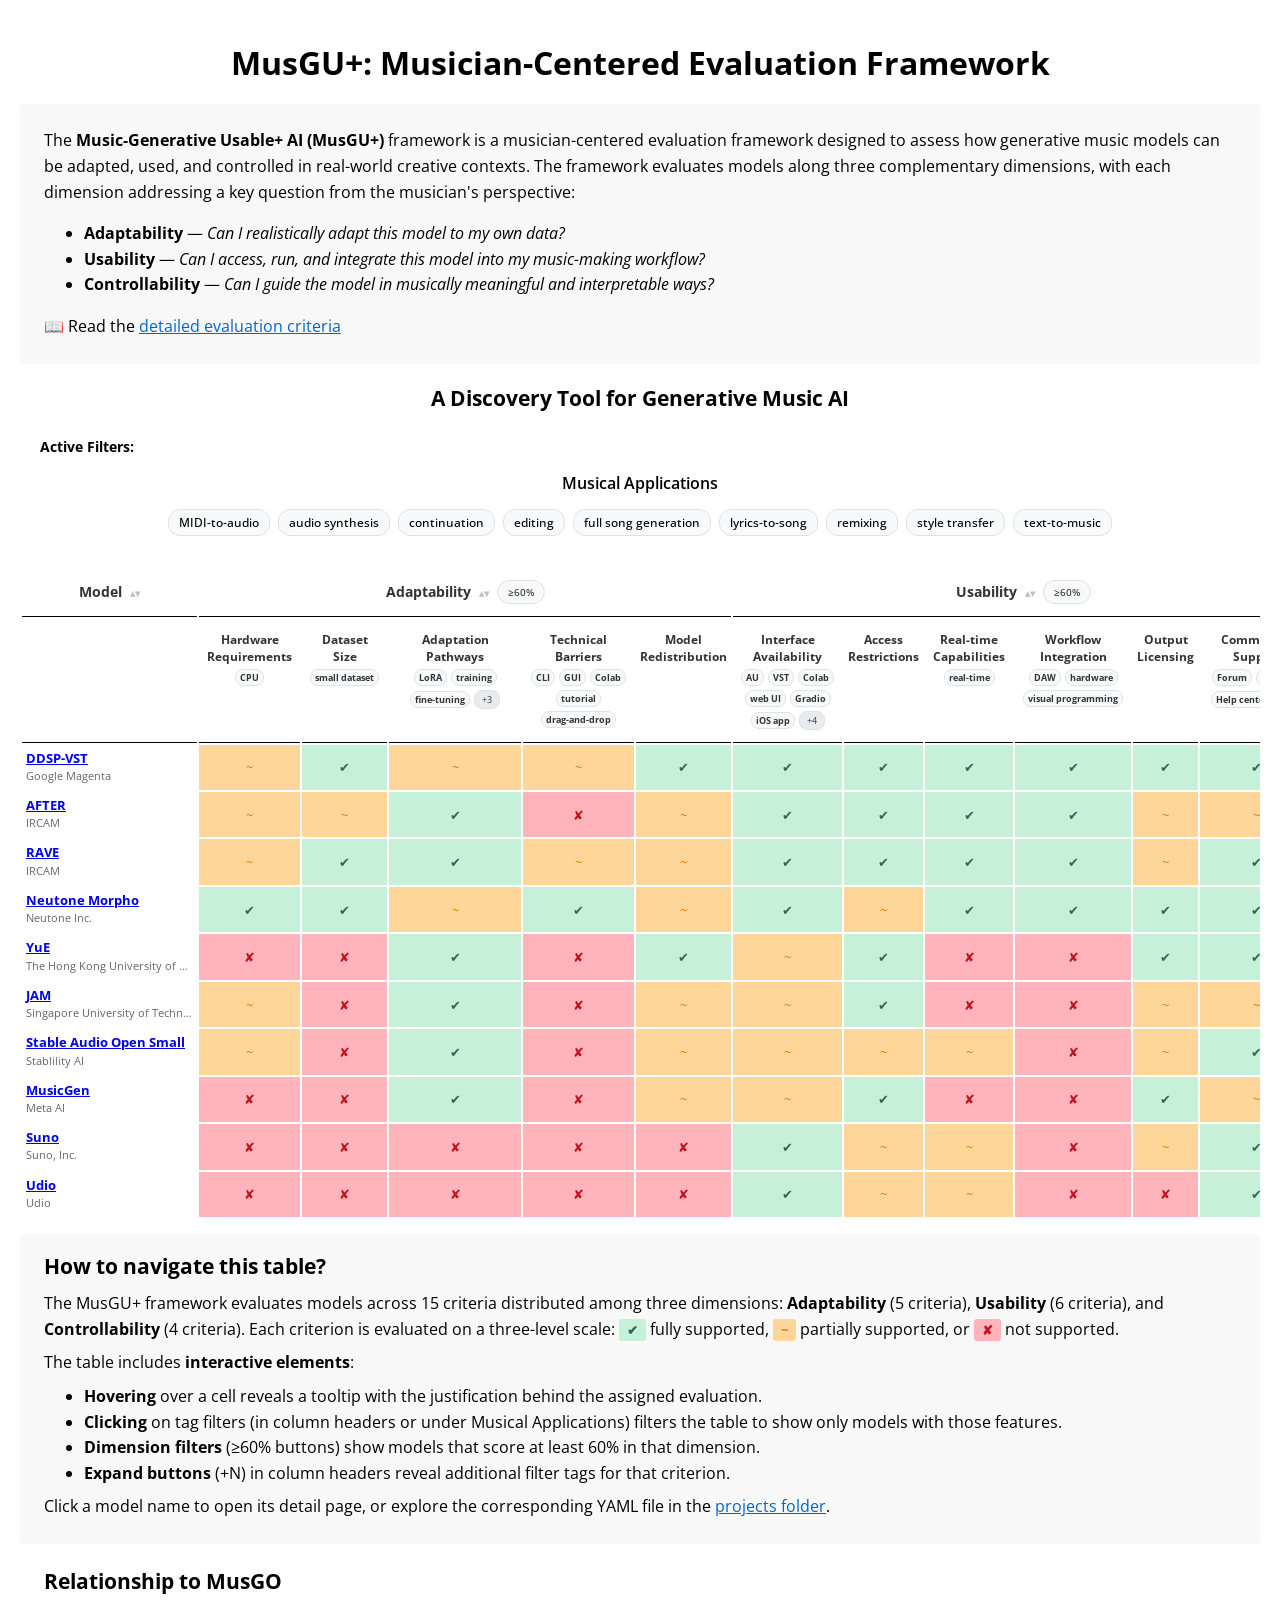
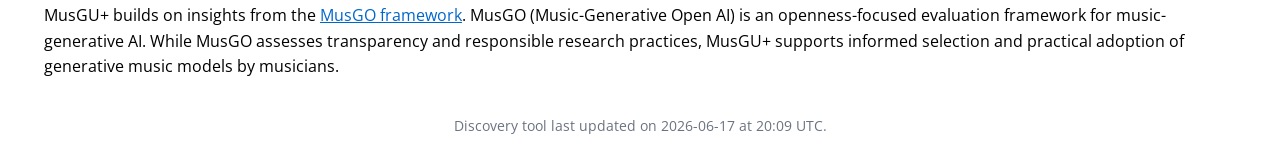
==== commit 3972977d: "Update model pages style" ====
--- a/docs/index.html
+++ b/docs/index.html
@@ -749,13 +749,13 @@
 <th><div class="criterion-header-wrapper"><span>Adaptation<br/>Pathways</span><div class="criterion-tags" data-criterion="adaptation"><span class="criterion-tag" data-criterion="adaptation" data-tag="LoRA">LoRA</span><span class="criterion-tag" data-criterion="adaptation" data-tag="training">training</span><span class="criterion-tag" data-criterion="adaptation" data-tag="fine-tuning">fine-tuning</span><span class="criterion-tag" data-criterion="adaptation" data-tag="prior training">prior training</span><span class="criterion-tag" data-criterion="adaptation" data-tag="pretrained codec">pretrained codec</span><span class="criterion-tag" data-criterion="adaptation" data-tag="pretrained checkpoints">pretrained checkpoints</span><span class="expand-tags-btn" data-criterion="adaptation">+0</span></div></div></th>
 <th><div class="criterion-header-wrapper"><span>Technical<br/>Barriers</span><div class="criterion-tags" data-criterion="technical"><span class="criterion-tag" data-criterion="technical" data-tag="CLI">CLI</span><span class="criterion-tag" data-criterion="technical" data-tag="GUI">GUI</span><span class="criterion-tag" data-criterion="technical" data-tag="Colab">Colab</span><span class="criterion-tag" data-criterion="technical" data-tag="tutorial">tutorial</span><span class="criterion-tag" data-criterion="technical" data-tag="drag-and-drop">drag-and-drop</span><span class="expand-tags-btn" data-criterion="technical">+0</span></div></div></th>
 <th><div class="criterion-header-wrapper"><span>Model<br/>Redistribution</span></div></th>
-<th><div class="criterion-header-wrapper"><span>Interface<br/>Availability</span><div class="criterion-tags" data-criterion="interface"><span class="criterion-tag" data-criterion="interface" data-tag="AU">AU</span><span class="criterion-tag" data-criterion="interface" data-tag="VST">VST</span><span class="criterion-tag" data-criterion="interface" data-tag="Colab">Colab</span><span class="criterion-tag" data-criterion="interface" data-tag="Gradio">Gradio</span><span class="criterion-tag" data-criterion="interface" data-tag="web UI">web UI</span><span class="criterion-tag" data-criterion="interface" data-tag="Max/MSP">Max/MSP</span><span class="criterion-tag" data-criterion="interface" data-tag="iOS app">iOS app</span><span class="criterion-tag" data-criterion="interface" data-tag="PureData">PureData</span><span class="criterion-tag" data-criterion="interface" data-tag="Max4Live">Max4Live</span><span class="criterion-tag" data-criterion="interface" data-tag="Android app">Android app</span><span class="expand-tags-btn" data-criterion="interface">+0</span></div></div></th>
+<th><div class="criterion-header-wrapper"><span>Interface<br/>Availability</span><div class="criterion-tags" data-criterion="interface"><span class="criterion-tag" data-criterion="interface" data-tag="AU">AU</span><span class="criterion-tag" data-criterion="interface" data-tag="VST">VST</span><span class="criterion-tag" data-criterion="interface" data-tag="Colab">Colab</span><span class="criterion-tag" data-criterion="interface" data-tag="web UI">web UI</span><span class="criterion-tag" data-criterion="interface" data-tag="Gradio">Gradio</span><span class="criterion-tag" data-criterion="interface" data-tag="iOS app">iOS app</span><span class="criterion-tag" data-criterion="interface" data-tag="Max/MSP">Max/MSP</span><span class="criterion-tag" data-criterion="interface" data-tag="Max4Live">Max4Live</span><span class="criterion-tag" data-criterion="interface" data-tag="PureData">PureData</span><span class="criterion-tag" data-criterion="interface" data-tag="Android app">Android app</span><span class="expand-tags-btn" data-criterion="interface">+0</span></div></div></th>
 <th><div class="criterion-header-wrapper"><span>Access<br/>Restrictions</span></div></th>
 <th><div class="criterion-header-wrapper"><span>Real-time<br/>Capabilities</span><div class="criterion-tags" data-criterion="realtime"><span class="criterion-tag" data-criterion="realtime" data-tag="real-time">real-time</span><span class="expand-tags-btn" data-criterion="realtime">+0</span></div></div></th>
 <th><div class="criterion-header-wrapper"><span>Workflow<br/>Integration</span><div class="criterion-tags" data-criterion="workflow"><span class="criterion-tag" data-criterion="workflow" data-tag="DAW">DAW</span><span class="criterion-tag" data-criterion="workflow" data-tag="hardware">hardware</span><span class="criterion-tag" data-criterion="workflow" data-tag="visual programming">visual programming</span><span class="expand-tags-btn" data-criterion="workflow">+0</span></div></div></th>
 <th><div class="criterion-header-wrapper"><span>Output<br/>Licensing</span></div></th>
 <th><div class="criterion-header-wrapper"><span>Community<br/>Support</span><div class="criterion-tags" data-criterion="community"><span class="criterion-tag" data-criterion="community" data-tag="Forum">Forum</span><span class="criterion-tag" data-criterion="community" data-tag="Discord">Discord</span><span class="criterion-tag" data-criterion="community" data-tag="Help center">Help center</span><span class="criterion-tag" data-criterion="community" data-tag="GitHub Issues">GitHub Issues</span><span class="criterion-tag" data-criterion="community" data-tag="GitHub Discussions">GitHub Discussions</span><span class="expand-tags-btn" data-criterion="community">+0</span></div></div></th>
-<th><div class="criterion-header-wrapper"><span>Conditioning<br/>Inputs</span><div class="criterion-tags" data-criterion="conditioning"><span class="criterion-tag" data-criterion="conditioning" data-tag="MIDI">MIDI</span><span class="criterion-tag" data-criterion="conditioning" data-tag="text">text</span><span class="criterion-tag" data-criterion="conditioning" data-tag="audio">audio</span><span class="criterion-tag" data-criterion="conditioning" data-tag="melody">melody</span><span class="criterion-tag" data-criterion="conditioning" data-tag="timing">timing</span><span class="criterion-tag" data-criterion="conditioning" data-tag="lyrics">lyrics</span><span class="criterion-tag" data-criterion="conditioning" data-tag="section">section</span><span class="criterion-tag" data-criterion="conditioning" data-tag="style tags">style tags</span><span class="expand-tags-btn" data-criterion="conditioning">+0</span></div></div></th>
+<th><div class="criterion-header-wrapper"><span>Conditioning<br/>Inputs</span><div class="criterion-tags" data-criterion="conditioning"><span class="criterion-tag" data-criterion="conditioning" data-tag="MIDI">MIDI</span><span class="criterion-tag" data-criterion="conditioning" data-tag="text">text</span><span class="criterion-tag" data-criterion="conditioning" data-tag="audio">audio</span><span class="criterion-tag" data-criterion="conditioning" data-tag="melody">melody</span><span class="criterion-tag" data-criterion="conditioning" data-tag="lyrics">lyrics</span><span class="criterion-tag" data-criterion="conditioning" data-tag="timing">timing</span><span class="criterion-tag" data-criterion="conditioning" data-tag="section">section</span><span class="criterion-tag" data-criterion="conditioning" data-tag="style tags">style tags</span><span class="expand-tags-btn" data-criterion="conditioning">+0</span></div></div></th>
 <th><div class="criterion-header-wrapper"><span>Time-Varying<br/>Control</span></div></th>
 <th><div class="criterion-header-wrapper"><span>Feature<br/>Disentanglement</span><div class="criterion-tags" data-criterion="disentanglement"><span class="criterion-tag" data-criterion="disentanglement" data-tag="pitch">pitch</span><span class="criterion-tag" data-criterion="disentanglement" data-tag="timbre">timbre</span><span class="criterion-tag" data-criterion="disentanglement" data-tag="loudness">loudness</span><span class="criterion-tag" data-criterion="disentanglement" data-tag="structure">structure</span><span class="expand-tags-btn" data-criterion="disentanglement">+0</span></div></div></th>
 <th><div class="criterion-header-wrapper"><span>Control<br/>Parameters</span><div class="criterion-tags" data-criterion="parameters"><span class="criterion-tag" data-criterion="parameters" data-tag="duration">duration</span><span class="criterion-tag" data-criterion="parameters" data-tag="randomness">randomness</span><span class="criterion-tag" data-criterion="parameters" data-tag="variability">variability</span><span class="criterion-tag" data-criterion="parameters" data-tag="latent prior">latent prior</span><span class="criterion-tag" data-criterion="parameters" data-tag="latent noise">latent noise</span><span class="criterion-tag" data-criterion="parameters" data-tag="diffusion steps">diffusion steps</span><span class="criterion-tag" data-criterion="parameters" data-tag="sampling strategy">sampling strategy</span><span class="criterion-tag" data-criterion="parameters" data-tag="latent manipulation">latent manipulation</span><span class="criterion-tag" data-criterion="parameters" data-tag="conditioning strength">conditioning strength</span><span class="expand-tags-btn" data-criterion="parameters">+0</span></div></div></th>
@@ -797,7 +797,7 @@
   </p>
 </div>
 <div id="footer">
-<p id="build-time">Discovery tool last updated on 2026-06-17 at 19:43 UTC.</p>
+<p id="build-time">Discovery tool last updated on 2026-06-17 at 20:09 UTC.</p>
 </div>
 <script>
 // Filter state
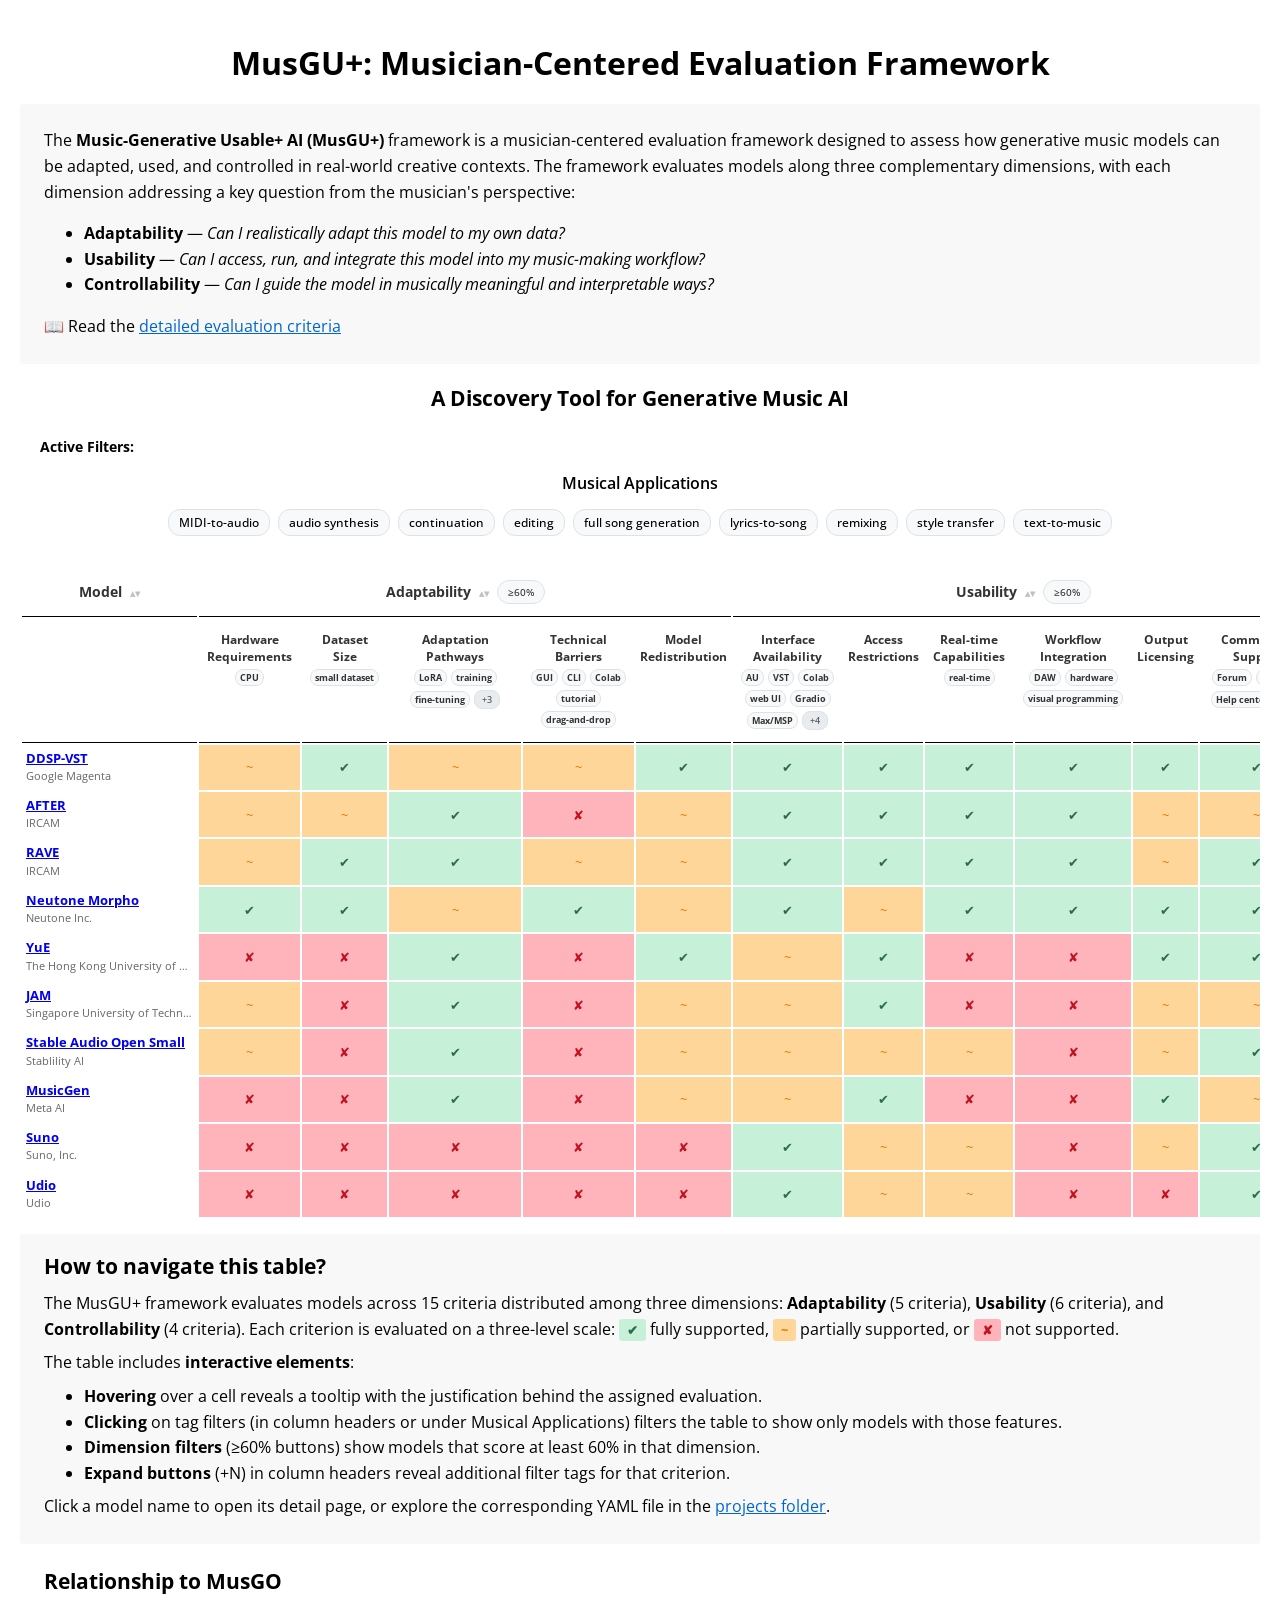
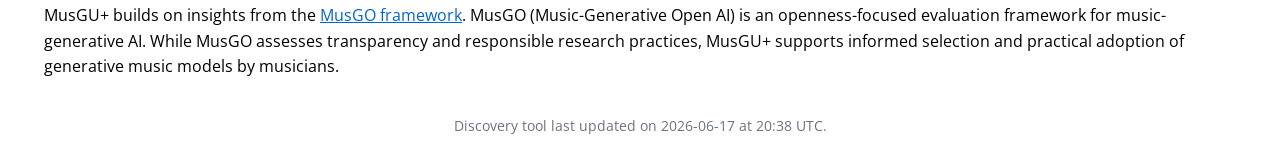
==== commit 64001c94: "Update links in model pages" ====
--- a/docs/index.html
+++ b/docs/index.html
@@ -747,18 +747,18 @@
 <th><div class="criterion-header-wrapper"><span>Hardware<br/>Requirements</span><div class="criterion-tags" data-criterion="hardware"><span class="criterion-tag" data-criterion="hardware" data-tag="CPU">CPU</span><span class="expand-tags-btn" data-criterion="hardware">+0</span></div></div></th>
 <th><div class="criterion-header-wrapper"><span>Dataset<br/>Size</span><div class="criterion-tags" data-criterion="dataset"><span class="criterion-tag" data-criterion="dataset" data-tag="small dataset">small dataset</span><span class="expand-tags-btn" data-criterion="dataset">+0</span></div></div></th>
 <th><div class="criterion-header-wrapper"><span>Adaptation<br/>Pathways</span><div class="criterion-tags" data-criterion="adaptation"><span class="criterion-tag" data-criterion="adaptation" data-tag="LoRA">LoRA</span><span class="criterion-tag" data-criterion="adaptation" data-tag="training">training</span><span class="criterion-tag" data-criterion="adaptation" data-tag="fine-tuning">fine-tuning</span><span class="criterion-tag" data-criterion="adaptation" data-tag="prior training">prior training</span><span class="criterion-tag" data-criterion="adaptation" data-tag="pretrained codec">pretrained codec</span><span class="criterion-tag" data-criterion="adaptation" data-tag="pretrained checkpoints">pretrained checkpoints</span><span class="expand-tags-btn" data-criterion="adaptation">+0</span></div></div></th>
-<th><div class="criterion-header-wrapper"><span>Technical<br/>Barriers</span><div class="criterion-tags" data-criterion="technical"><span class="criterion-tag" data-criterion="technical" data-tag="CLI">CLI</span><span class="criterion-tag" data-criterion="technical" data-tag="GUI">GUI</span><span class="criterion-tag" data-criterion="technical" data-tag="Colab">Colab</span><span class="criterion-tag" data-criterion="technical" data-tag="tutorial">tutorial</span><span class="criterion-tag" data-criterion="technical" data-tag="drag-and-drop">drag-and-drop</span><span class="expand-tags-btn" data-criterion="technical">+0</span></div></div></th>
+<th><div class="criterion-header-wrapper"><span>Technical<br/>Barriers</span><div class="criterion-tags" data-criterion="technical"><span class="criterion-tag" data-criterion="technical" data-tag="GUI">GUI</span><span class="criterion-tag" data-criterion="technical" data-tag="CLI">CLI</span><span class="criterion-tag" data-criterion="technical" data-tag="Colab">Colab</span><span class="criterion-tag" data-criterion="technical" data-tag="tutorial">tutorial</span><span class="criterion-tag" data-criterion="technical" data-tag="drag-and-drop">drag-and-drop</span><span class="expand-tags-btn" data-criterion="technical">+0</span></div></div></th>
 <th><div class="criterion-header-wrapper"><span>Model<br/>Redistribution</span></div></th>
-<th><div class="criterion-header-wrapper"><span>Interface<br/>Availability</span><div class="criterion-tags" data-criterion="interface"><span class="criterion-tag" data-criterion="interface" data-tag="AU">AU</span><span class="criterion-tag" data-criterion="interface" data-tag="VST">VST</span><span class="criterion-tag" data-criterion="interface" data-tag="Colab">Colab</span><span class="criterion-tag" data-criterion="interface" data-tag="web UI">web UI</span><span class="criterion-tag" data-criterion="interface" data-tag="Gradio">Gradio</span><span class="criterion-tag" data-criterion="interface" data-tag="iOS app">iOS app</span><span class="criterion-tag" data-criterion="interface" data-tag="Max/MSP">Max/MSP</span><span class="criterion-tag" data-criterion="interface" data-tag="Max4Live">Max4Live</span><span class="criterion-tag" data-criterion="interface" data-tag="PureData">PureData</span><span class="criterion-tag" data-criterion="interface" data-tag="Android app">Android app</span><span class="expand-tags-btn" data-criterion="interface">+0</span></div></div></th>
+<th><div class="criterion-header-wrapper"><span>Interface<br/>Availability</span><div class="criterion-tags" data-criterion="interface"><span class="criterion-tag" data-criterion="interface" data-tag="AU">AU</span><span class="criterion-tag" data-criterion="interface" data-tag="VST">VST</span><span class="criterion-tag" data-criterion="interface" data-tag="Colab">Colab</span><span class="criterion-tag" data-criterion="interface" data-tag="web UI">web UI</span><span class="criterion-tag" data-criterion="interface" data-tag="Gradio">Gradio</span><span class="criterion-tag" data-criterion="interface" data-tag="Max/MSP">Max/MSP</span><span class="criterion-tag" data-criterion="interface" data-tag="iOS app">iOS app</span><span class="criterion-tag" data-criterion="interface" data-tag="PureData">PureData</span><span class="criterion-tag" data-criterion="interface" data-tag="Max4Live">Max4Live</span><span class="criterion-tag" data-criterion="interface" data-tag="Android app">Android app</span><span class="expand-tags-btn" data-criterion="interface">+0</span></div></div></th>
 <th><div class="criterion-header-wrapper"><span>Access<br/>Restrictions</span></div></th>
 <th><div class="criterion-header-wrapper"><span>Real-time<br/>Capabilities</span><div class="criterion-tags" data-criterion="realtime"><span class="criterion-tag" data-criterion="realtime" data-tag="real-time">real-time</span><span class="expand-tags-btn" data-criterion="realtime">+0</span></div></div></th>
 <th><div class="criterion-header-wrapper"><span>Workflow<br/>Integration</span><div class="criterion-tags" data-criterion="workflow"><span class="criterion-tag" data-criterion="workflow" data-tag="DAW">DAW</span><span class="criterion-tag" data-criterion="workflow" data-tag="hardware">hardware</span><span class="criterion-tag" data-criterion="workflow" data-tag="visual programming">visual programming</span><span class="expand-tags-btn" data-criterion="workflow">+0</span></div></div></th>
 <th><div class="criterion-header-wrapper"><span>Output<br/>Licensing</span></div></th>
 <th><div class="criterion-header-wrapper"><span>Community<br/>Support</span><div class="criterion-tags" data-criterion="community"><span class="criterion-tag" data-criterion="community" data-tag="Forum">Forum</span><span class="criterion-tag" data-criterion="community" data-tag="Discord">Discord</span><span class="criterion-tag" data-criterion="community" data-tag="Help center">Help center</span><span class="criterion-tag" data-criterion="community" data-tag="GitHub Issues">GitHub Issues</span><span class="criterion-tag" data-criterion="community" data-tag="GitHub Discussions">GitHub Discussions</span><span class="expand-tags-btn" data-criterion="community">+0</span></div></div></th>
-<th><div class="criterion-header-wrapper"><span>Conditioning<br/>Inputs</span><div class="criterion-tags" data-criterion="conditioning"><span class="criterion-tag" data-criterion="conditioning" data-tag="MIDI">MIDI</span><span class="criterion-tag" data-criterion="conditioning" data-tag="text">text</span><span class="criterion-tag" data-criterion="conditioning" data-tag="audio">audio</span><span class="criterion-tag" data-criterion="conditioning" data-tag="melody">melody</span><span class="criterion-tag" data-criterion="conditioning" data-tag="lyrics">lyrics</span><span class="criterion-tag" data-criterion="conditioning" data-tag="timing">timing</span><span class="criterion-tag" data-criterion="conditioning" data-tag="section">section</span><span class="criterion-tag" data-criterion="conditioning" data-tag="style tags">style tags</span><span class="expand-tags-btn" data-criterion="conditioning">+0</span></div></div></th>
+<th><div class="criterion-header-wrapper"><span>Conditioning<br/>Inputs</span><div class="criterion-tags" data-criterion="conditioning"><span class="criterion-tag" data-criterion="conditioning" data-tag="text">text</span><span class="criterion-tag" data-criterion="conditioning" data-tag="MIDI">MIDI</span><span class="criterion-tag" data-criterion="conditioning" data-tag="audio">audio</span><span class="criterion-tag" data-criterion="conditioning" data-tag="lyrics">lyrics</span><span class="criterion-tag" data-criterion="conditioning" data-tag="timing">timing</span><span class="criterion-tag" data-criterion="conditioning" data-tag="melody">melody</span><span class="criterion-tag" data-criterion="conditioning" data-tag="section">section</span><span class="criterion-tag" data-criterion="conditioning" data-tag="style tags">style tags</span><span class="expand-tags-btn" data-criterion="conditioning">+0</span></div></div></th>
 <th><div class="criterion-header-wrapper"><span>Time-Varying<br/>Control</span></div></th>
 <th><div class="criterion-header-wrapper"><span>Feature<br/>Disentanglement</span><div class="criterion-tags" data-criterion="disentanglement"><span class="criterion-tag" data-criterion="disentanglement" data-tag="pitch">pitch</span><span class="criterion-tag" data-criterion="disentanglement" data-tag="timbre">timbre</span><span class="criterion-tag" data-criterion="disentanglement" data-tag="loudness">loudness</span><span class="criterion-tag" data-criterion="disentanglement" data-tag="structure">structure</span><span class="expand-tags-btn" data-criterion="disentanglement">+0</span></div></div></th>
-<th><div class="criterion-header-wrapper"><span>Control<br/>Parameters</span><div class="criterion-tags" data-criterion="parameters"><span class="criterion-tag" data-criterion="parameters" data-tag="duration">duration</span><span class="criterion-tag" data-criterion="parameters" data-tag="randomness">randomness</span><span class="criterion-tag" data-criterion="parameters" data-tag="variability">variability</span><span class="criterion-tag" data-criterion="parameters" data-tag="latent prior">latent prior</span><span class="criterion-tag" data-criterion="parameters" data-tag="latent noise">latent noise</span><span class="criterion-tag" data-criterion="parameters" data-tag="diffusion steps">diffusion steps</span><span class="criterion-tag" data-criterion="parameters" data-tag="sampling strategy">sampling strategy</span><span class="criterion-tag" data-criterion="parameters" data-tag="latent manipulation">latent manipulation</span><span class="criterion-tag" data-criterion="parameters" data-tag="conditioning strength">conditioning strength</span><span class="expand-tags-btn" data-criterion="parameters">+0</span></div></div></th>
+<th><div class="criterion-header-wrapper"><span>Control<br/>Parameters</span><div class="criterion-tags" data-criterion="parameters"><span class="criterion-tag" data-criterion="parameters" data-tag="duration">duration</span><span class="criterion-tag" data-criterion="parameters" data-tag="randomness">randomness</span><span class="criterion-tag" data-criterion="parameters" data-tag="variability">variability</span><span class="criterion-tag" data-criterion="parameters" data-tag="latent noise">latent noise</span><span class="criterion-tag" data-criterion="parameters" data-tag="latent prior">latent prior</span><span class="criterion-tag" data-criterion="parameters" data-tag="diffusion steps">diffusion steps</span><span class="criterion-tag" data-criterion="parameters" data-tag="sampling strategy">sampling strategy</span><span class="criterion-tag" data-criterion="parameters" data-tag="latent manipulation">latent manipulation</span><span class="criterion-tag" data-criterion="parameters" data-tag="conditioning strength">conditioning strength</span><span class="expand-tags-btn" data-criterion="parameters">+0</span></div></div></th>
 </tr>
 </thead>
 <tbody>
@@ -797,7 +797,7 @@
   </p>
 </div>
 <div id="footer">
-<p id="build-time">Discovery tool last updated on 2026-06-17 at 20:09 UTC.</p>
+<p id="build-time">Discovery tool last updated on 2026-06-17 at 20:38 UTC.</p>
 </div>
 <script>
 // Filter state
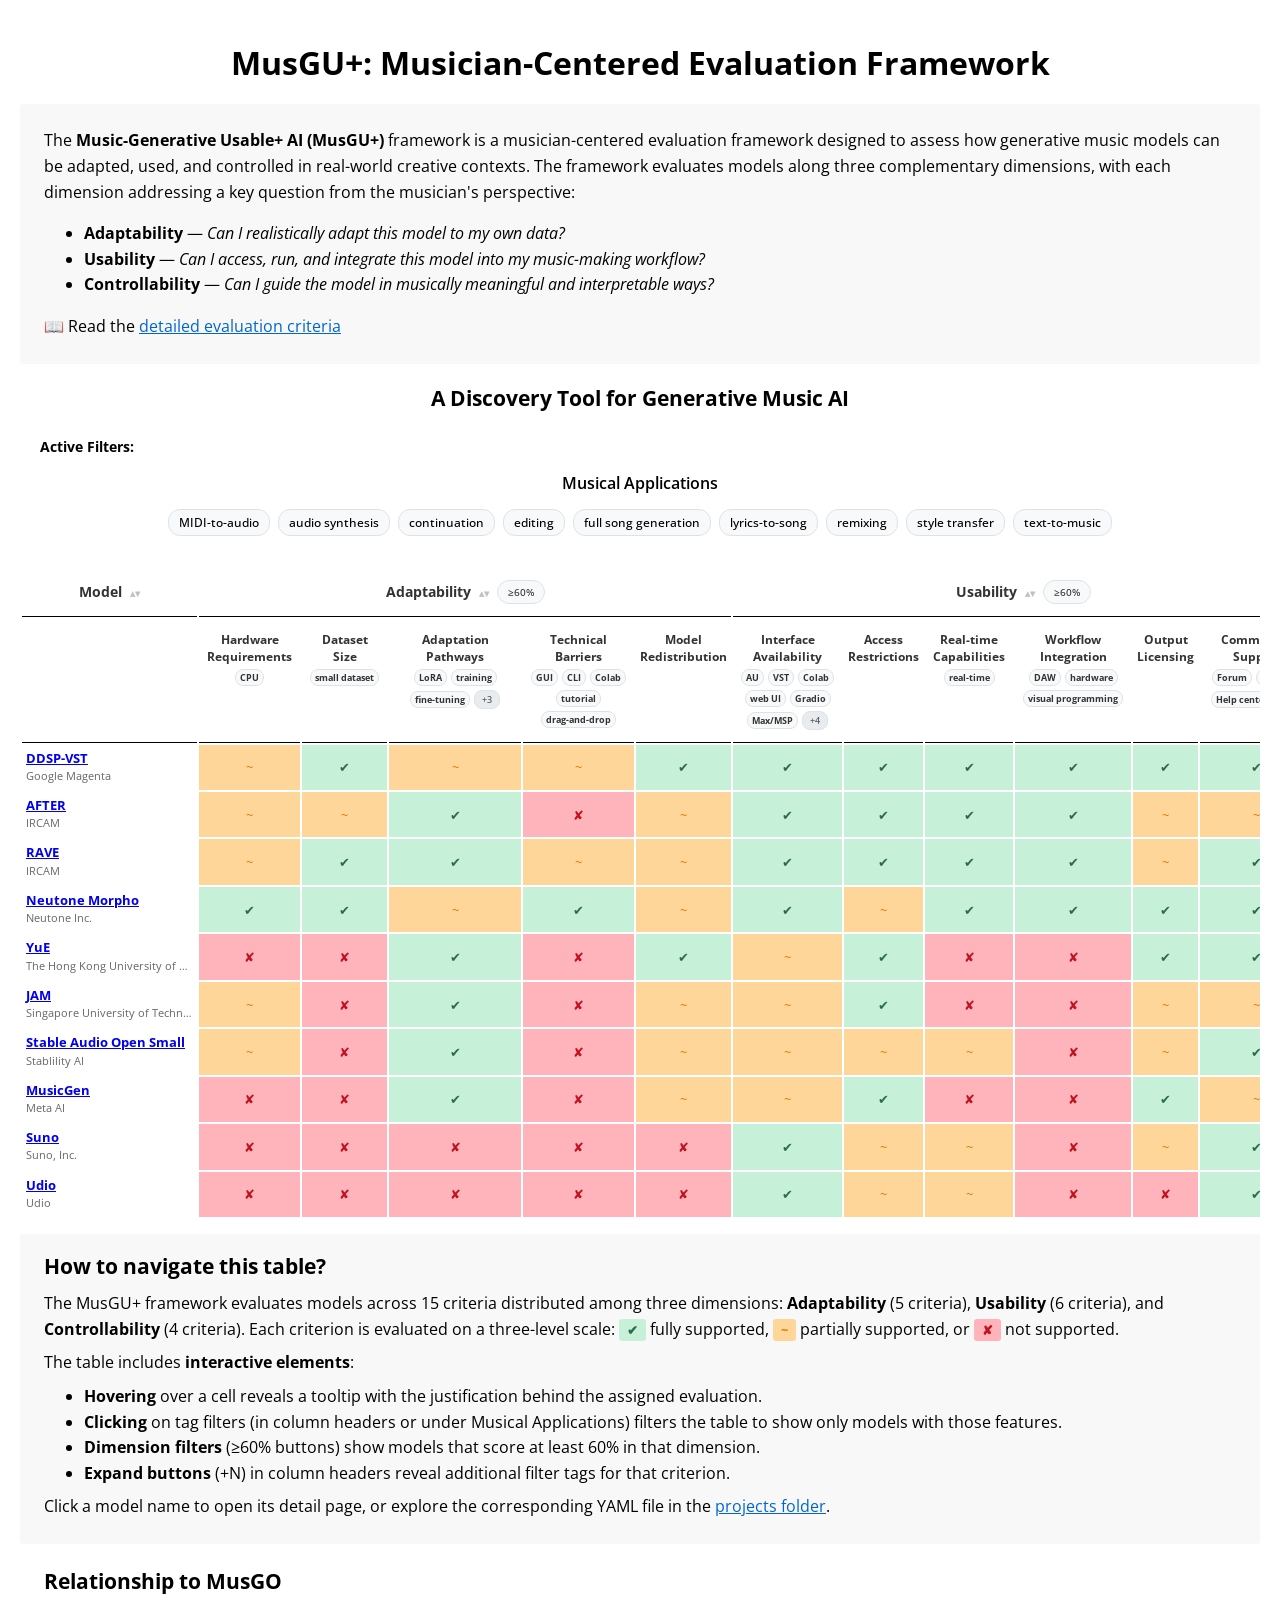
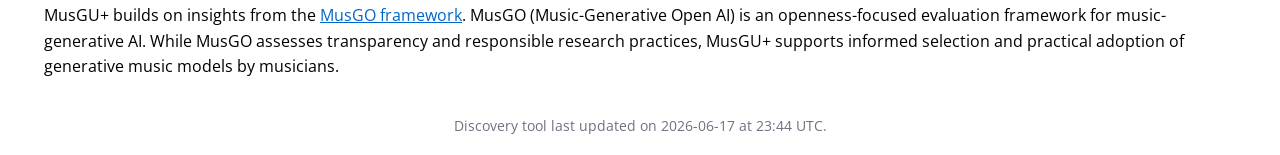
==== commit 1598f902: "Readd criteria boxes in model pages" ====
--- a/docs/index.html
+++ b/docs/index.html
@@ -755,7 +755,7 @@
 <th><div class="criterion-header-wrapper"><span>Workflow<br/>Integration</span><div class="criterion-tags" data-criterion="workflow"><span class="criterion-tag" data-criterion="workflow" data-tag="DAW">DAW</span><span class="criterion-tag" data-criterion="workflow" data-tag="hardware">hardware</span><span class="criterion-tag" data-criterion="workflow" data-tag="visual programming">visual programming</span><span class="expand-tags-btn" data-criterion="workflow">+0</span></div></div></th>
 <th><div class="criterion-header-wrapper"><span>Output<br/>Licensing</span></div></th>
 <th><div class="criterion-header-wrapper"><span>Community<br/>Support</span><div class="criterion-tags" data-criterion="community"><span class="criterion-tag" data-criterion="community" data-tag="Forum">Forum</span><span class="criterion-tag" data-criterion="community" data-tag="Discord">Discord</span><span class="criterion-tag" data-criterion="community" data-tag="Help center">Help center</span><span class="criterion-tag" data-criterion="community" data-tag="GitHub Issues">GitHub Issues</span><span class="criterion-tag" data-criterion="community" data-tag="GitHub Discussions">GitHub Discussions</span><span class="expand-tags-btn" data-criterion="community">+0</span></div></div></th>
-<th><div class="criterion-header-wrapper"><span>Conditioning<br/>Inputs</span><div class="criterion-tags" data-criterion="conditioning"><span class="criterion-tag" data-criterion="conditioning" data-tag="text">text</span><span class="criterion-tag" data-criterion="conditioning" data-tag="MIDI">MIDI</span><span class="criterion-tag" data-criterion="conditioning" data-tag="audio">audio</span><span class="criterion-tag" data-criterion="conditioning" data-tag="lyrics">lyrics</span><span class="criterion-tag" data-criterion="conditioning" data-tag="timing">timing</span><span class="criterion-tag" data-criterion="conditioning" data-tag="melody">melody</span><span class="criterion-tag" data-criterion="conditioning" data-tag="section">section</span><span class="criterion-tag" data-criterion="conditioning" data-tag="style tags">style tags</span><span class="expand-tags-btn" data-criterion="conditioning">+0</span></div></div></th>
+<th><div class="criterion-header-wrapper"><span>Conditioning<br/>Inputs</span><div class="criterion-tags" data-criterion="conditioning"><span class="criterion-tag" data-criterion="conditioning" data-tag="text">text</span><span class="criterion-tag" data-criterion="conditioning" data-tag="MIDI">MIDI</span><span class="criterion-tag" data-criterion="conditioning" data-tag="audio">audio</span><span class="criterion-tag" data-criterion="conditioning" data-tag="timing">timing</span><span class="criterion-tag" data-criterion="conditioning" data-tag="lyrics">lyrics</span><span class="criterion-tag" data-criterion="conditioning" data-tag="melody">melody</span><span class="criterion-tag" data-criterion="conditioning" data-tag="section">section</span><span class="criterion-tag" data-criterion="conditioning" data-tag="style tags">style tags</span><span class="expand-tags-btn" data-criterion="conditioning">+0</span></div></div></th>
 <th><div class="criterion-header-wrapper"><span>Time-Varying<br/>Control</span></div></th>
 <th><div class="criterion-header-wrapper"><span>Feature<br/>Disentanglement</span><div class="criterion-tags" data-criterion="disentanglement"><span class="criterion-tag" data-criterion="disentanglement" data-tag="pitch">pitch</span><span class="criterion-tag" data-criterion="disentanglement" data-tag="timbre">timbre</span><span class="criterion-tag" data-criterion="disentanglement" data-tag="loudness">loudness</span><span class="criterion-tag" data-criterion="disentanglement" data-tag="structure">structure</span><span class="expand-tags-btn" data-criterion="disentanglement">+0</span></div></div></th>
 <th><div class="criterion-header-wrapper"><span>Control<br/>Parameters</span><div class="criterion-tags" data-criterion="parameters"><span class="criterion-tag" data-criterion="parameters" data-tag="duration">duration</span><span class="criterion-tag" data-criterion="parameters" data-tag="randomness">randomness</span><span class="criterion-tag" data-criterion="parameters" data-tag="variability">variability</span><span class="criterion-tag" data-criterion="parameters" data-tag="latent noise">latent noise</span><span class="criterion-tag" data-criterion="parameters" data-tag="latent prior">latent prior</span><span class="criterion-tag" data-criterion="parameters" data-tag="diffusion steps">diffusion steps</span><span class="criterion-tag" data-criterion="parameters" data-tag="sampling strategy">sampling strategy</span><span class="criterion-tag" data-criterion="parameters" data-tag="latent manipulation">latent manipulation</span><span class="criterion-tag" data-criterion="parameters" data-tag="conditioning strength">conditioning strength</span><span class="expand-tags-btn" data-criterion="parameters">+0</span></div></div></th>
@@ -797,7 +797,7 @@
   </p>
 </div>
 <div id="footer">
-<p id="build-time">Discovery tool last updated on 2026-06-17 at 20:38 UTC.</p>
+<p id="build-time">Discovery tool last updated on 2026-06-17 at 23:44 UTC.</p>
 </div>
 <script>
 // Filter state
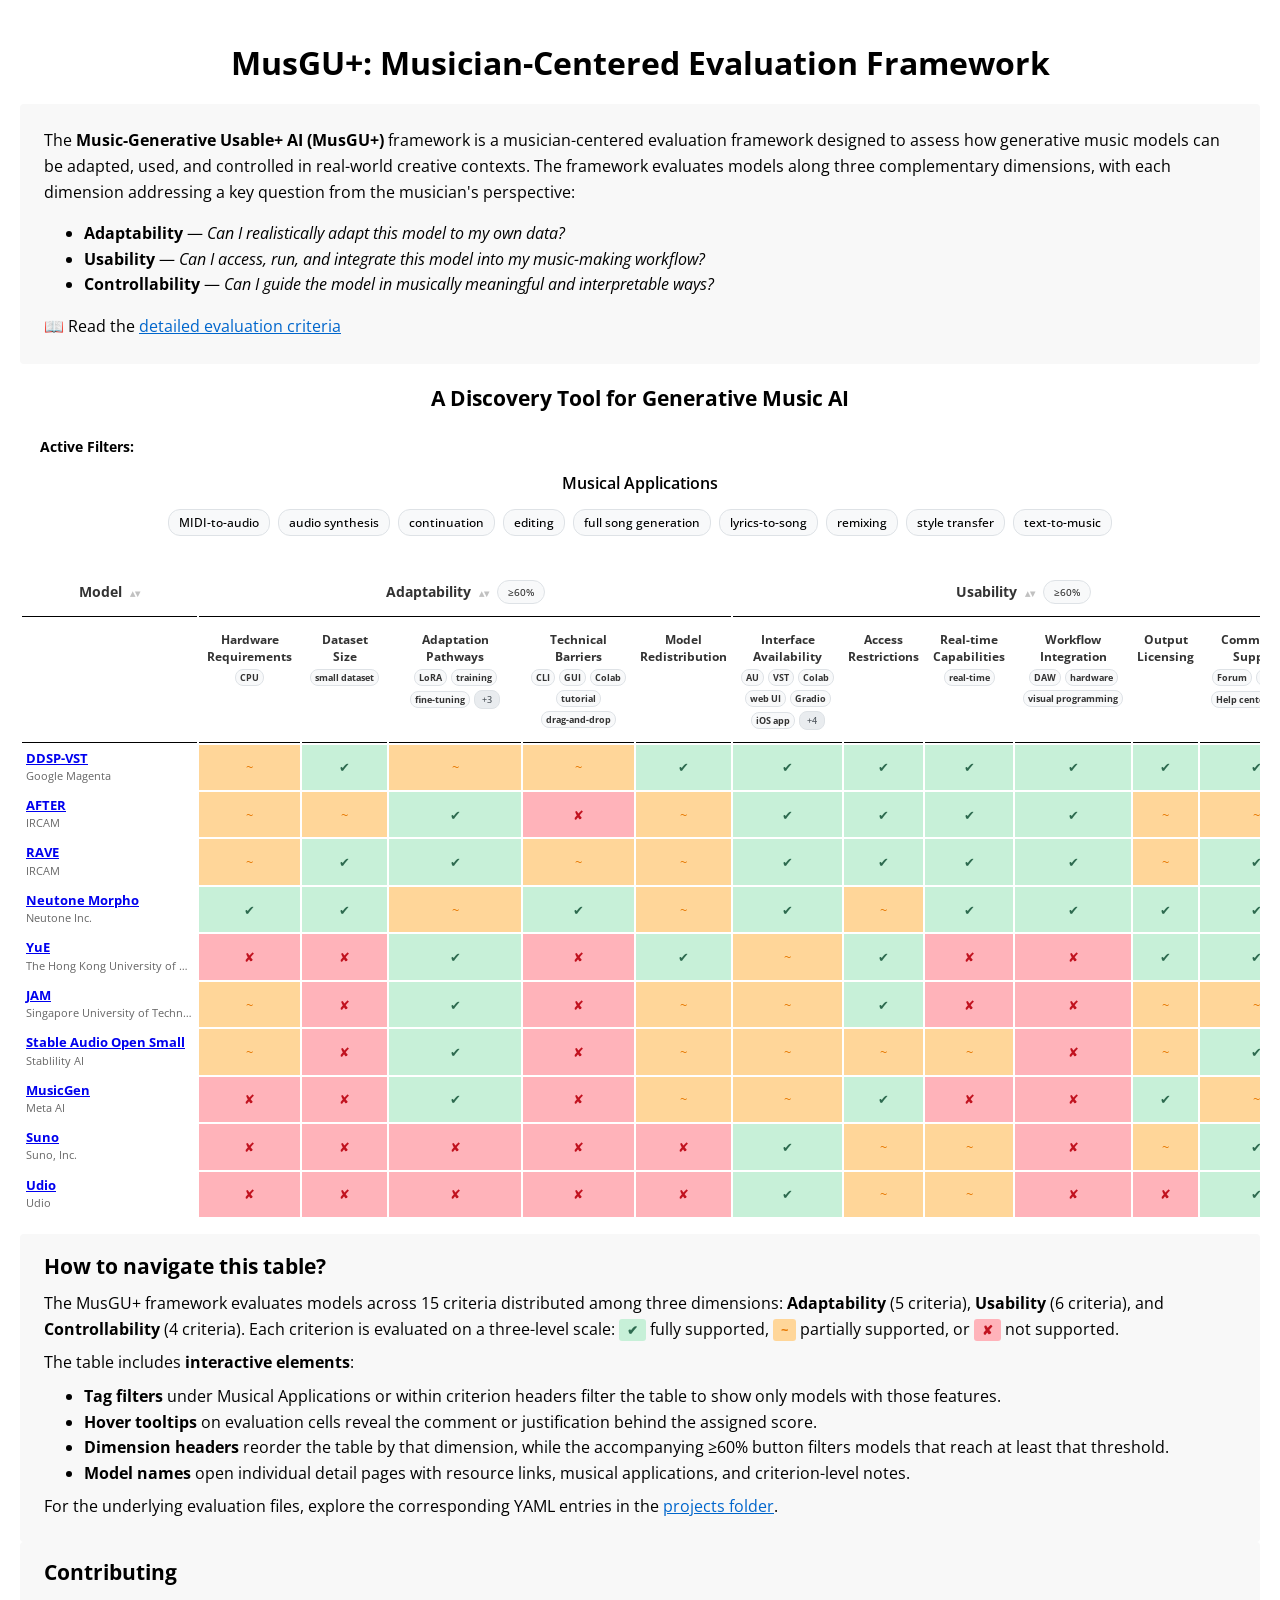
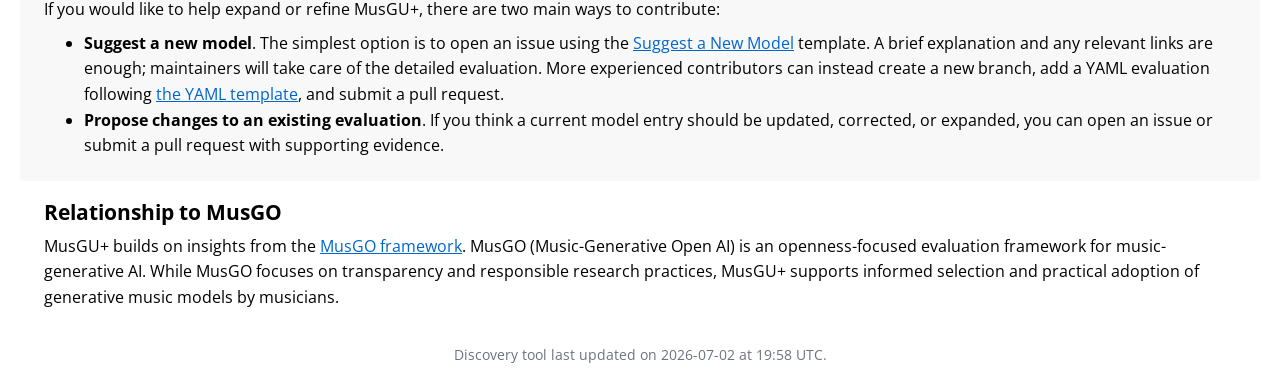
==== commit 99ff4f73: "Add model contribution and model pages info" ====
--- a/docs/index.html
+++ b/docs/index.html
@@ -675,11 +675,11 @@
 }
 #table-guide p {
   margin-top: 0.5em;
-  margin-bottom: 0.5em;
+  margin-bottom: 0.35em;
 }
 #table-guide ul {
   margin-top: 0.5em;
-  margin-bottom: 0.5em;
+  margin-bottom: 0.35em;
 }
 </style>
 </link></head>
@@ -747,18 +747,18 @@
 <th><div class="criterion-header-wrapper"><span>Hardware<br/>Requirements</span><div class="criterion-tags" data-criterion="hardware"><span class="criterion-tag" data-criterion="hardware" data-tag="CPU">CPU</span><span class="expand-tags-btn" data-criterion="hardware">+0</span></div></div></th>
 <th><div class="criterion-header-wrapper"><span>Dataset<br/>Size</span><div class="criterion-tags" data-criterion="dataset"><span class="criterion-tag" data-criterion="dataset" data-tag="small dataset">small dataset</span><span class="expand-tags-btn" data-criterion="dataset">+0</span></div></div></th>
 <th><div class="criterion-header-wrapper"><span>Adaptation<br/>Pathways</span><div class="criterion-tags" data-criterion="adaptation"><span class="criterion-tag" data-criterion="adaptation" data-tag="LoRA">LoRA</span><span class="criterion-tag" data-criterion="adaptation" data-tag="training">training</span><span class="criterion-tag" data-criterion="adaptation" data-tag="fine-tuning">fine-tuning</span><span class="criterion-tag" data-criterion="adaptation" data-tag="prior training">prior training</span><span class="criterion-tag" data-criterion="adaptation" data-tag="pretrained codec">pretrained codec</span><span class="criterion-tag" data-criterion="adaptation" data-tag="pretrained checkpoints">pretrained checkpoints</span><span class="expand-tags-btn" data-criterion="adaptation">+0</span></div></div></th>
-<th><div class="criterion-header-wrapper"><span>Technical<br/>Barriers</span><div class="criterion-tags" data-criterion="technical"><span class="criterion-tag" data-criterion="technical" data-tag="GUI">GUI</span><span class="criterion-tag" data-criterion="technical" data-tag="CLI">CLI</span><span class="criterion-tag" data-criterion="technical" data-tag="Colab">Colab</span><span class="criterion-tag" data-criterion="technical" data-tag="tutorial">tutorial</span><span class="criterion-tag" data-criterion="technical" data-tag="drag-and-drop">drag-and-drop</span><span class="expand-tags-btn" data-criterion="technical">+0</span></div></div></th>
+<th><div class="criterion-header-wrapper"><span>Technical<br/>Barriers</span><div class="criterion-tags" data-criterion="technical"><span class="criterion-tag" data-criterion="technical" data-tag="CLI">CLI</span><span class="criterion-tag" data-criterion="technical" data-tag="GUI">GUI</span><span class="criterion-tag" data-criterion="technical" data-tag="Colab">Colab</span><span class="criterion-tag" data-criterion="technical" data-tag="tutorial">tutorial</span><span class="criterion-tag" data-criterion="technical" data-tag="drag-and-drop">drag-and-drop</span><span class="expand-tags-btn" data-criterion="technical">+0</span></div></div></th>
 <th><div class="criterion-header-wrapper"><span>Model<br/>Redistribution</span></div></th>
-<th><div class="criterion-header-wrapper"><span>Interface<br/>Availability</span><div class="criterion-tags" data-criterion="interface"><span class="criterion-tag" data-criterion="interface" data-tag="AU">AU</span><span class="criterion-tag" data-criterion="interface" data-tag="VST">VST</span><span class="criterion-tag" data-criterion="interface" data-tag="Colab">Colab</span><span class="criterion-tag" data-criterion="interface" data-tag="web UI">web UI</span><span class="criterion-tag" data-criterion="interface" data-tag="Gradio">Gradio</span><span class="criterion-tag" data-criterion="interface" data-tag="Max/MSP">Max/MSP</span><span class="criterion-tag" data-criterion="interface" data-tag="iOS app">iOS app</span><span class="criterion-tag" data-criterion="interface" data-tag="PureData">PureData</span><span class="criterion-tag" data-criterion="interface" data-tag="Max4Live">Max4Live</span><span class="criterion-tag" data-criterion="interface" data-tag="Android app">Android app</span><span class="expand-tags-btn" data-criterion="interface">+0</span></div></div></th>
+<th><div class="criterion-header-wrapper"><span>Interface<br/>Availability</span><div class="criterion-tags" data-criterion="interface"><span class="criterion-tag" data-criterion="interface" data-tag="AU">AU</span><span class="criterion-tag" data-criterion="interface" data-tag="VST">VST</span><span class="criterion-tag" data-criterion="interface" data-tag="Colab">Colab</span><span class="criterion-tag" data-criterion="interface" data-tag="web UI">web UI</span><span class="criterion-tag" data-criterion="interface" data-tag="Gradio">Gradio</span><span class="criterion-tag" data-criterion="interface" data-tag="iOS app">iOS app</span><span class="criterion-tag" data-criterion="interface" data-tag="Max/MSP">Max/MSP</span><span class="criterion-tag" data-criterion="interface" data-tag="PureData">PureData</span><span class="criterion-tag" data-criterion="interface" data-tag="Max4Live">Max4Live</span><span class="criterion-tag" data-criterion="interface" data-tag="Android app">Android app</span><span class="expand-tags-btn" data-criterion="interface">+0</span></div></div></th>
 <th><div class="criterion-header-wrapper"><span>Access<br/>Restrictions</span></div></th>
 <th><div class="criterion-header-wrapper"><span>Real-time<br/>Capabilities</span><div class="criterion-tags" data-criterion="realtime"><span class="criterion-tag" data-criterion="realtime" data-tag="real-time">real-time</span><span class="expand-tags-btn" data-criterion="realtime">+0</span></div></div></th>
 <th><div class="criterion-header-wrapper"><span>Workflow<br/>Integration</span><div class="criterion-tags" data-criterion="workflow"><span class="criterion-tag" data-criterion="workflow" data-tag="DAW">DAW</span><span class="criterion-tag" data-criterion="workflow" data-tag="hardware">hardware</span><span class="criterion-tag" data-criterion="workflow" data-tag="visual programming">visual programming</span><span class="expand-tags-btn" data-criterion="workflow">+0</span></div></div></th>
 <th><div class="criterion-header-wrapper"><span>Output<br/>Licensing</span></div></th>
 <th><div class="criterion-header-wrapper"><span>Community<br/>Support</span><div class="criterion-tags" data-criterion="community"><span class="criterion-tag" data-criterion="community" data-tag="Forum">Forum</span><span class="criterion-tag" data-criterion="community" data-tag="Discord">Discord</span><span class="criterion-tag" data-criterion="community" data-tag="Help center">Help center</span><span class="criterion-tag" data-criterion="community" data-tag="GitHub Issues">GitHub Issues</span><span class="criterion-tag" data-criterion="community" data-tag="GitHub Discussions">GitHub Discussions</span><span class="expand-tags-btn" data-criterion="community">+0</span></div></div></th>
-<th><div class="criterion-header-wrapper"><span>Conditioning<br/>Inputs</span><div class="criterion-tags" data-criterion="conditioning"><span class="criterion-tag" data-criterion="conditioning" data-tag="text">text</span><span class="criterion-tag" data-criterion="conditioning" data-tag="MIDI">MIDI</span><span class="criterion-tag" data-criterion="conditioning" data-tag="audio">audio</span><span class="criterion-tag" data-criterion="conditioning" data-tag="timing">timing</span><span class="criterion-tag" data-criterion="conditioning" data-tag="lyrics">lyrics</span><span class="criterion-tag" data-criterion="conditioning" data-tag="melody">melody</span><span class="criterion-tag" data-criterion="conditioning" data-tag="section">section</span><span class="criterion-tag" data-criterion="conditioning" data-tag="style tags">style tags</span><span class="expand-tags-btn" data-criterion="conditioning">+0</span></div></div></th>
+<th><div class="criterion-header-wrapper"><span>Conditioning<br/>Inputs</span><div class="criterion-tags" data-criterion="conditioning"><span class="criterion-tag" data-criterion="conditioning" data-tag="text">text</span><span class="criterion-tag" data-criterion="conditioning" data-tag="MIDI">MIDI</span><span class="criterion-tag" data-criterion="conditioning" data-tag="audio">audio</span><span class="criterion-tag" data-criterion="conditioning" data-tag="melody">melody</span><span class="criterion-tag" data-criterion="conditioning" data-tag="timing">timing</span><span class="criterion-tag" data-criterion="conditioning" data-tag="lyrics">lyrics</span><span class="criterion-tag" data-criterion="conditioning" data-tag="section">section</span><span class="criterion-tag" data-criterion="conditioning" data-tag="style tags">style tags</span><span class="expand-tags-btn" data-criterion="conditioning">+0</span></div></div></th>
 <th><div class="criterion-header-wrapper"><span>Time-Varying<br/>Control</span></div></th>
 <th><div class="criterion-header-wrapper"><span>Feature<br/>Disentanglement</span><div class="criterion-tags" data-criterion="disentanglement"><span class="criterion-tag" data-criterion="disentanglement" data-tag="pitch">pitch</span><span class="criterion-tag" data-criterion="disentanglement" data-tag="timbre">timbre</span><span class="criterion-tag" data-criterion="disentanglement" data-tag="loudness">loudness</span><span class="criterion-tag" data-criterion="disentanglement" data-tag="structure">structure</span><span class="expand-tags-btn" data-criterion="disentanglement">+0</span></div></div></th>
-<th><div class="criterion-header-wrapper"><span>Control<br/>Parameters</span><div class="criterion-tags" data-criterion="parameters"><span class="criterion-tag" data-criterion="parameters" data-tag="duration">duration</span><span class="criterion-tag" data-criterion="parameters" data-tag="randomness">randomness</span><span class="criterion-tag" data-criterion="parameters" data-tag="variability">variability</span><span class="criterion-tag" data-criterion="parameters" data-tag="latent noise">latent noise</span><span class="criterion-tag" data-criterion="parameters" data-tag="latent prior">latent prior</span><span class="criterion-tag" data-criterion="parameters" data-tag="diffusion steps">diffusion steps</span><span class="criterion-tag" data-criterion="parameters" data-tag="sampling strategy">sampling strategy</span><span class="criterion-tag" data-criterion="parameters" data-tag="latent manipulation">latent manipulation</span><span class="criterion-tag" data-criterion="parameters" data-tag="conditioning strength">conditioning strength</span><span class="expand-tags-btn" data-criterion="parameters">+0</span></div></div></th>
+<th><div class="criterion-header-wrapper"><span>Control<br/>Parameters</span><div class="criterion-tags" data-criterion="parameters"><span class="criterion-tag" data-criterion="parameters" data-tag="duration">duration</span><span class="criterion-tag" data-criterion="parameters" data-tag="randomness">randomness</span><span class="criterion-tag" data-criterion="parameters" data-tag="variability">variability</span><span class="criterion-tag" data-criterion="parameters" data-tag="latent prior">latent prior</span><span class="criterion-tag" data-criterion="parameters" data-tag="latent noise">latent noise</span><span class="criterion-tag" data-criterion="parameters" data-tag="diffusion steps">diffusion steps</span><span class="criterion-tag" data-criterion="parameters" data-tag="sampling strategy">sampling strategy</span><span class="criterion-tag" data-criterion="parameters" data-tag="latent manipulation">latent manipulation</span><span class="criterion-tag" data-criterion="parameters" data-tag="conditioning strength">conditioning strength</span><span class="expand-tags-btn" data-criterion="parameters">+0</span></div></div></th>
 </tr>
 </thead>
 <tbody>
@@ -783,21 +783,29 @@
   </p>
 <p>The table includes <strong>interactive elements</strong>:</p>
 <ul>
-<li><strong>Hovering</strong> over a cell reveals a tooltip with the justification behind the assigned evaluation.</li>
-<li><strong>Clicking</strong> on tag filters (in column headers or under Musical Applications) filters the table to show only models with those features.</li>
-<li><strong>Dimension filters</strong> (≥60% buttons) show models that score at least 60% in that dimension.</li>
-<li><strong>Expand buttons</strong> (+N) in column headers reveal additional filter tags for that criterion.</li>
+<li><strong>Tag filters</strong> under Musical Applications or within criterion headers filter the table to show only models with those features.</li>
+<li><strong>Hover tooltips</strong> on evaluation cells reveal the comment or justification behind the assigned score.</li>
+<li><strong>Dimension headers</strong> reorder the table by that dimension, while the accompanying ≥60% button filters models that reach at least that threshold.</li>
+<li><strong>Model names</strong> open individual detail pages with resource links, musical applications, and criterion-level notes.</li>
 </ul>
-<p>Click a model name to open its detail page, or explore the corresponding YAML file in the <a href="https://github.com/lauraibnz/MusGU-plus/tree/main/projects" style="color: #0066cc;">projects folder</a>.</p>
+<p>For the underlying evaluation files, explore the corresponding YAML entries in the <a href="https://github.com/lauraibnz/MusGU-plus/tree/main/projects" style="color: #0066cc;">projects folder</a>.</p>
 </div>
-<div id="musgo-relationship" style="padding: 1em 1.5em; margin: 5px auto 0; max-width: 1200px; font-size: 1em; line-height: 1.6;">
+<div id="contributing" style="padding: 0.9em 1.5em; margin: 0 auto 0; max-width: 1200px; font-size: 1em; line-height: 1.6; background-color: #f8f8f8; border-radius: 4px;">
+<h2 style="text-align: left; margin: 0 0 5px 0; font-size: 1.3em;">Contributing</h2>
+<p style="margin-top: 0.5em; margin-bottom: 0.5em;">If you would like to help expand or refine MusGU+, there are two main ways to contribute:</p>
+<ul style="margin-top: 0.5em; margin-bottom: 0.5em;">
+<li><strong>Suggest a new model</strong>. The simplest option is to open an issue using the <a href="https://github.com/lauraibnz/MusGU-plus/issues/new?template=suggest-a-new-model.md" style="color: #0066cc;">Suggest a New Model</a> template. A brief explanation and any relevant links are enough; maintainers will take care of the detailed evaluation. More experienced contributors can instead create a new branch, add a YAML evaluation following <a href="https://github.com/lauraibnz/MusGU-plus/blob/main/projects/_template.yaml" style="color: #0066cc;">the YAML template</a>, and submit a pull request.</li>
+<li><strong>Propose changes to an existing evaluation</strong>. If you think a current model entry should be updated, corrected, or expanded, you can open an issue or submit a pull request with supporting evidence.</li>
+</ul>
+</div>
+<div id="musgo-relationship" style="padding: 0.9em 1.5em; margin: 0 auto 0; max-width: 1200px; font-size: 1em; line-height: 1.6;">
 <h2 style="text-align: left; margin: 0 0 5px 0; font-size: 1.3em;">Relationship to MusGO</h2>
 <p style="margin-top: 0; margin-bottom: 0; line-height: 1.6; font-size: 1em;">
-    MusGU+ builds on insights from the <a href="https://roserbatlleroca.github.io/MusGO_framework/" style="color: #0066cc;" target="_blank">MusGO framework</a>. MusGO (Music-Generative Open AI) is an openness-focused evaluation framework for music-generative AI. While MusGO assesses transparency and responsible research practices, MusGU+ supports informed selection and practical adoption of generative music models by musicians.
+    MusGU+ builds on insights from the <a href="https://roserbatlleroca.github.io/MusGO_framework/" style="color: #0066cc;" target="_blank">MusGO framework</a>. MusGO (Music-Generative Open AI) is an openness-focused evaluation framework for music-generative AI. While MusGO focuses on transparency and responsible research practices, MusGU+ supports informed selection and practical adoption of generative music models by musicians.
   </p>
 </div>
 <div id="footer">
-<p id="build-time">Discovery tool last updated on 2026-06-17 at 23:44 UTC.</p>
+<p id="build-time">Discovery tool last updated on 2026-07-02 at 19:58 UTC.</p>
 </div>
 <script>
 // Filter state
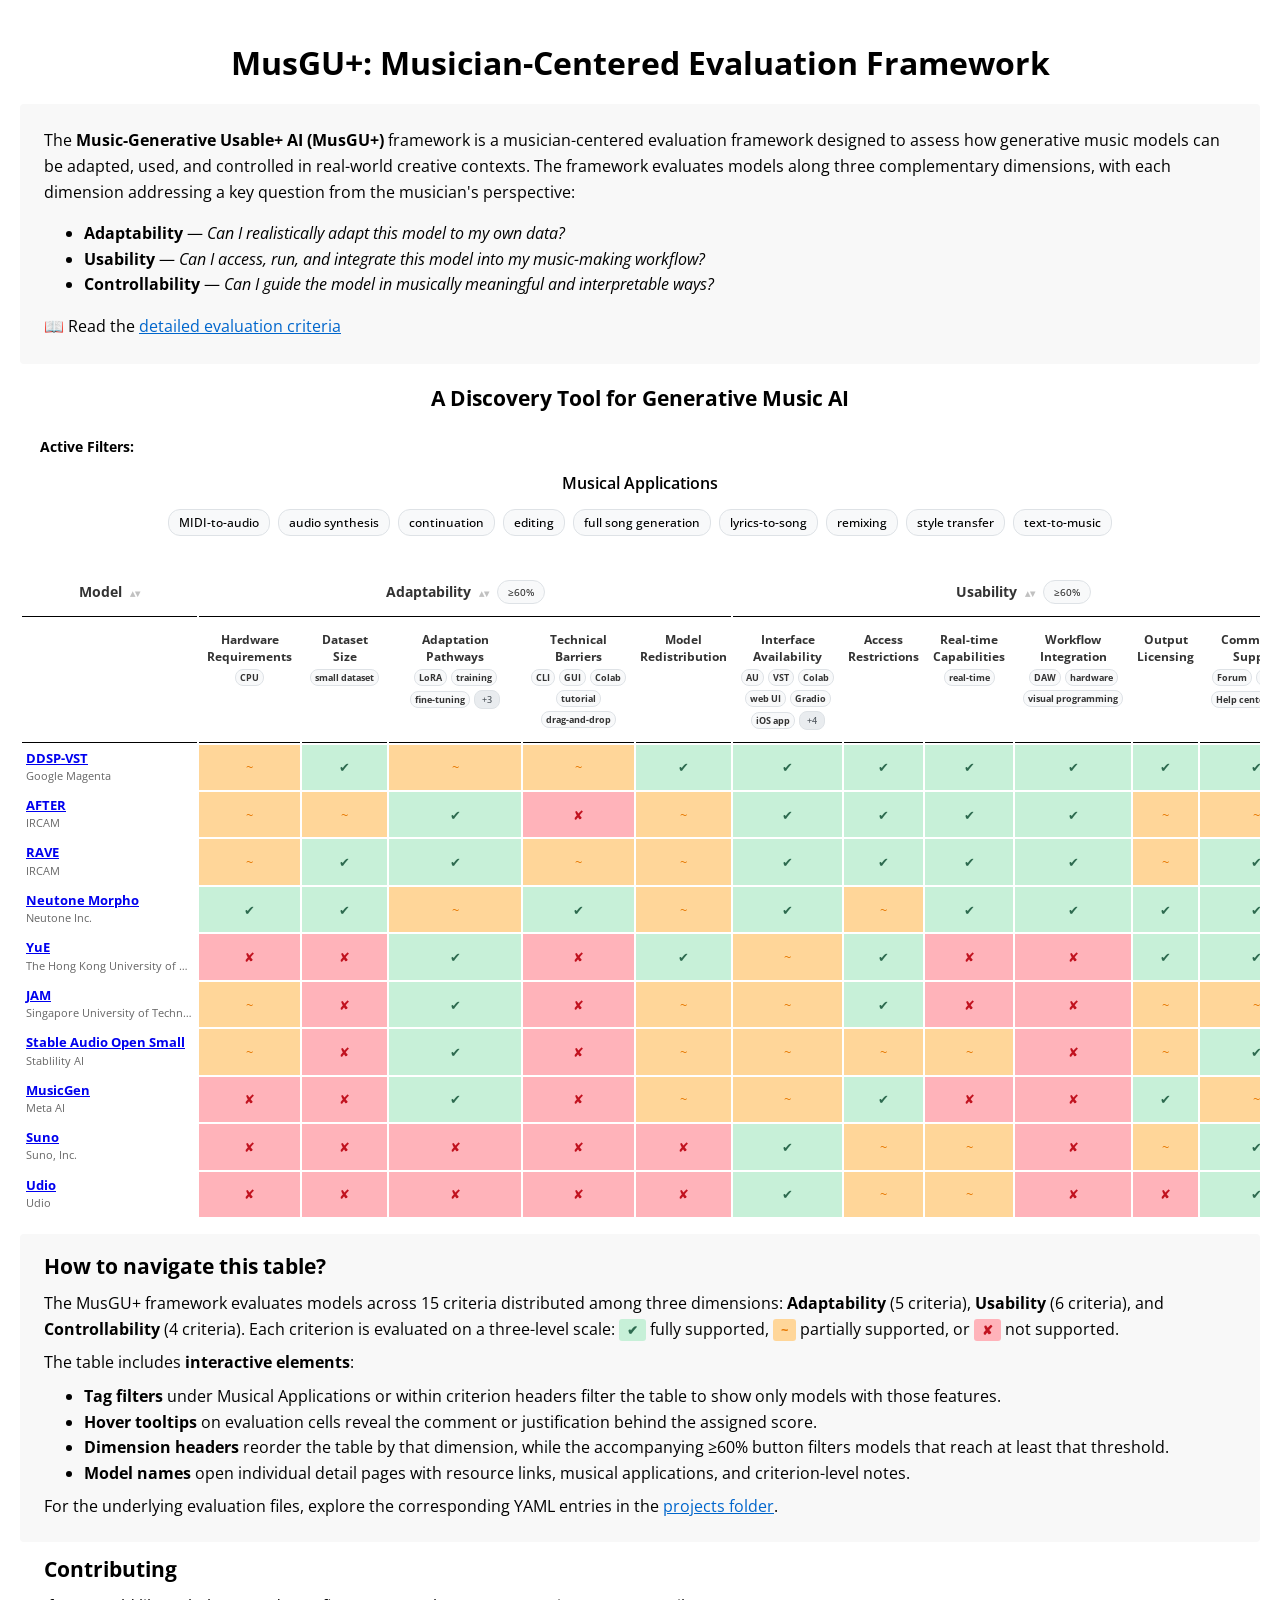
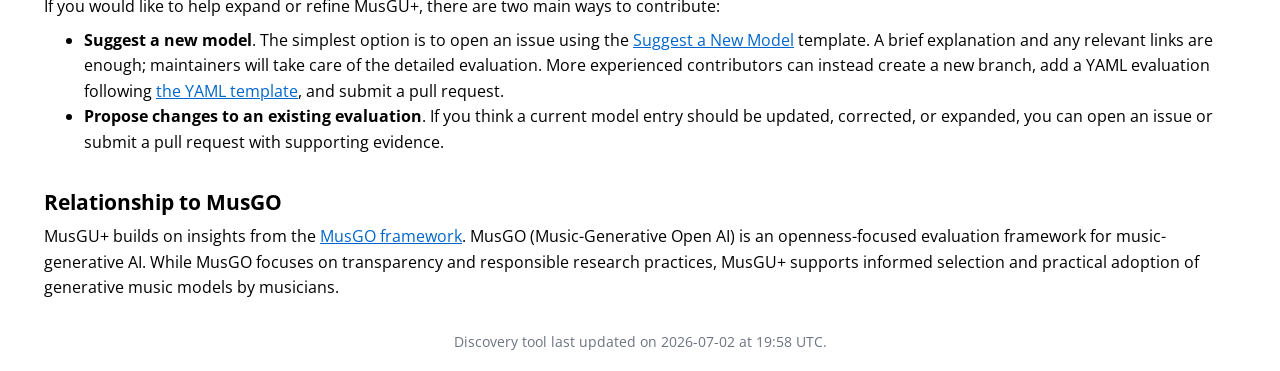
==== commit 8e5be87e: "Update contribution in main page" ====
--- a/docs/index.html
+++ b/docs/index.html
@@ -790,7 +790,7 @@
 </ul>
 <p>For the underlying evaluation files, explore the corresponding YAML entries in the <a href="https://github.com/lauraibnz/MusGU-plus/tree/main/projects" style="color: #0066cc;">projects folder</a>.</p>
 </div>
-<div id="contributing" style="padding: 0.9em 1.5em; margin: 0 auto 0; max-width: 1200px; font-size: 1em; line-height: 1.6; background-color: #f8f8f8; border-radius: 4px;">
+<div id="contributing" style="padding: 0.7em 1.5em; margin: 0 auto; max-width: 1200px; font-size: 1em; line-height: 1.6;">
 <h2 style="text-align: left; margin: 0 0 5px 0; font-size: 1.3em;">Contributing</h2>
 <p style="margin-top: 0.5em; margin-bottom: 0.5em;">If you would like to help expand or refine MusGU+, there are two main ways to contribute:</p>
 <ul style="margin-top: 0.5em; margin-bottom: 0.5em;">
@@ -798,7 +798,7 @@
 <li><strong>Propose changes to an existing evaluation</strong>. If you think a current model entry should be updated, corrected, or expanded, you can open an issue or submit a pull request with supporting evidence.</li>
 </ul>
 </div>
-<div id="musgo-relationship" style="padding: 0.9em 1.5em; margin: 0 auto 0; max-width: 1200px; font-size: 1em; line-height: 1.6;">
+<div id="musgo-relationship" style="padding: 0.7em 1.5em; margin: 0 auto; max-width: 1200px; font-size: 1em; line-height: 1.6;">
 <h2 style="text-align: left; margin: 0 0 5px 0; font-size: 1.3em;">Relationship to MusGO</h2>
 <p style="margin-top: 0; margin-bottom: 0; line-height: 1.6; font-size: 1em;">
     MusGU+ builds on insights from the <a href="https://roserbatlleroca.github.io/MusGO_framework/" style="color: #0066cc;" target="_blank">MusGO framework</a>. MusGO (Music-Generative Open AI) is an openness-focused evaluation framework for music-generative AI. While MusGO focuses on transparency and responsible research practices, MusGU+ supports informed selection and practical adoption of generative music models by musicians.
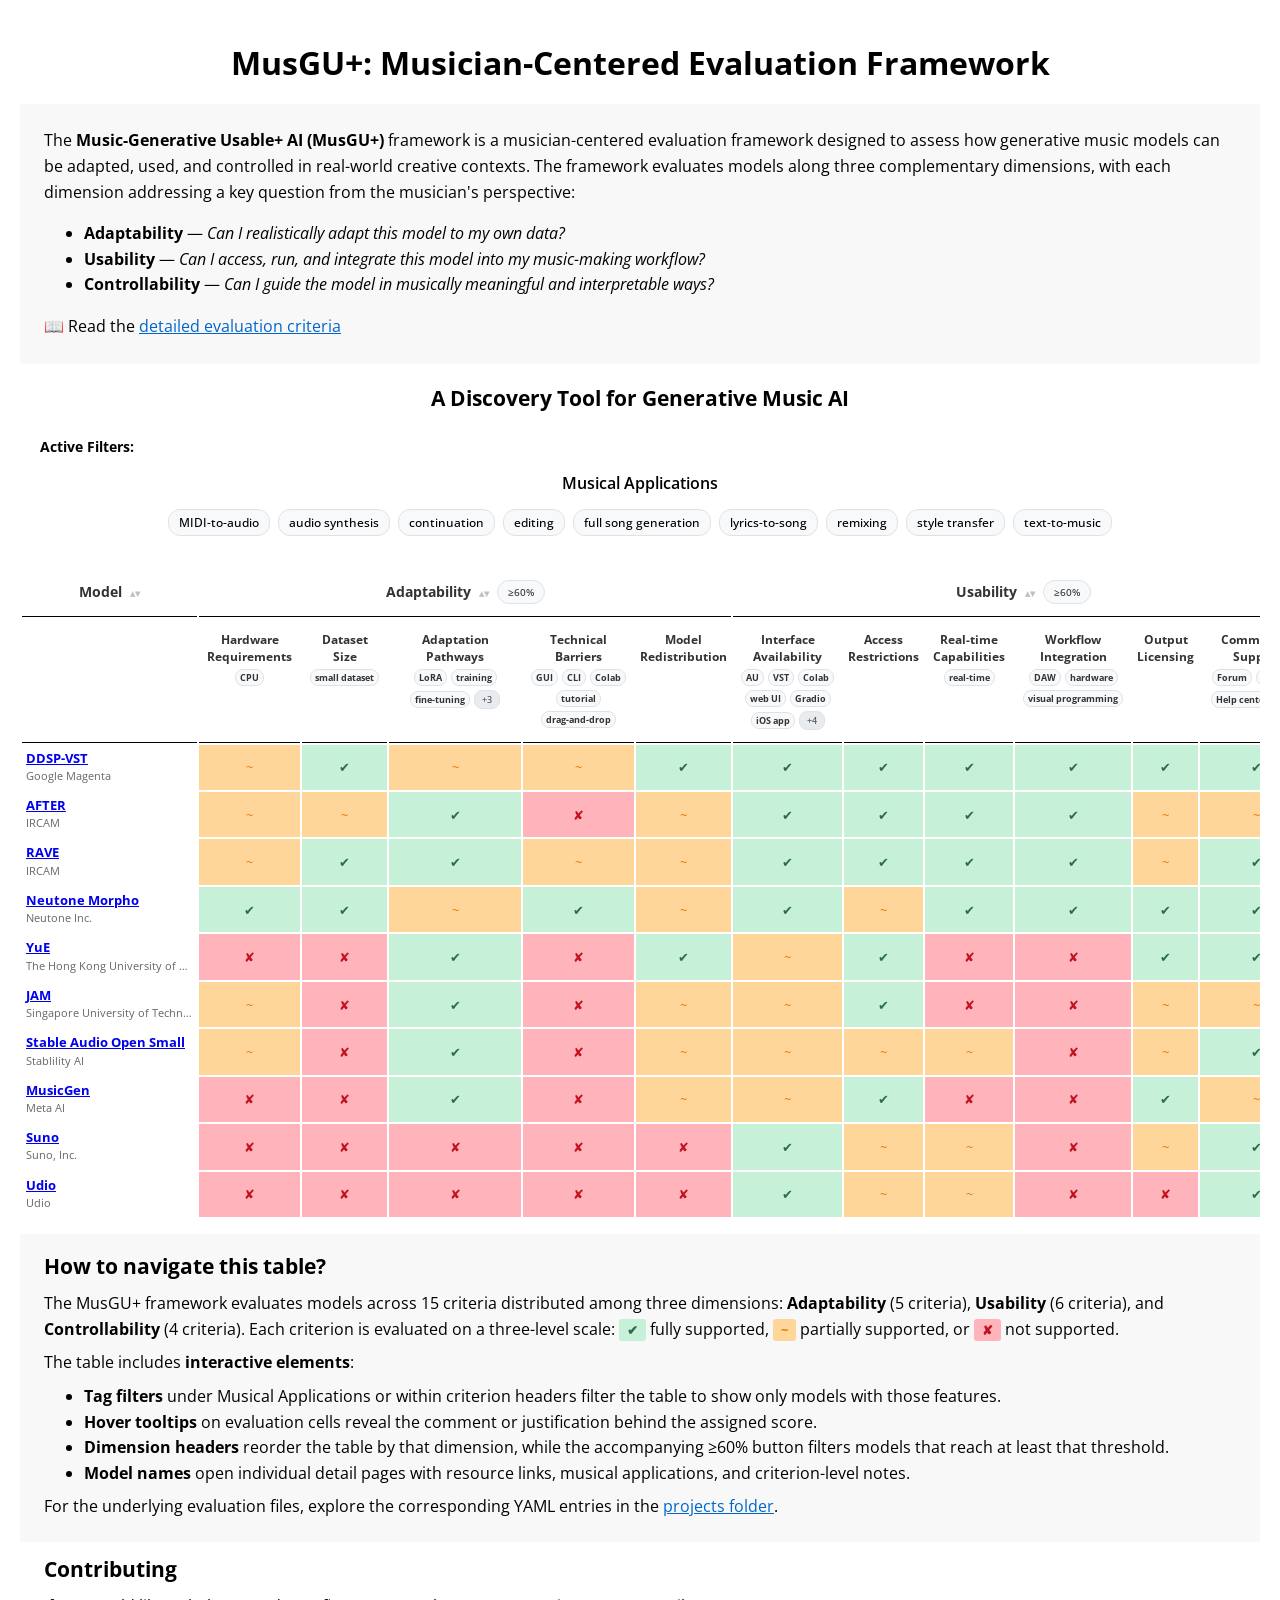
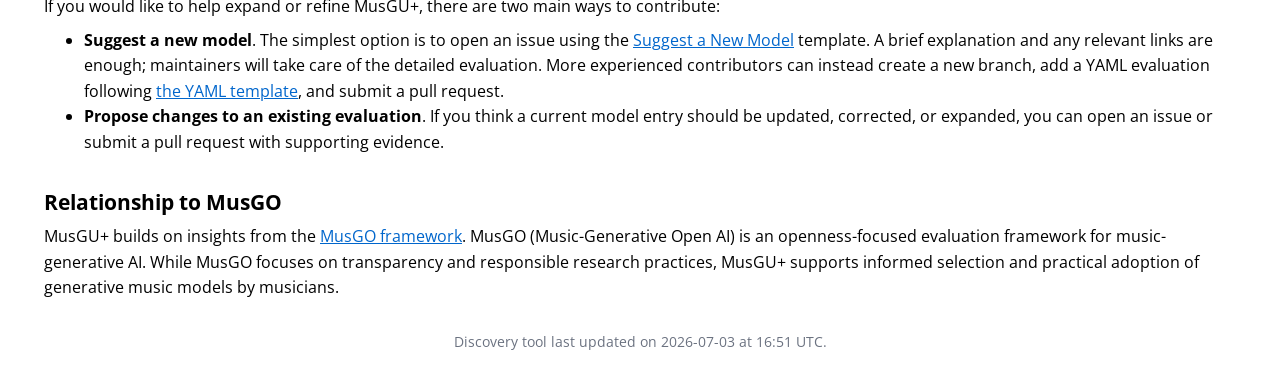
==== commit 17d2d859: "Add checkpoints and ui links" ====
--- a/docs/index.html
+++ b/docs/index.html
@@ -747,9 +747,9 @@
 <th><div class="criterion-header-wrapper"><span>Hardware<br/>Requirements</span><div class="criterion-tags" data-criterion="hardware"><span class="criterion-tag" data-criterion="hardware" data-tag="CPU">CPU</span><span class="expand-tags-btn" data-criterion="hardware">+0</span></div></div></th>
 <th><div class="criterion-header-wrapper"><span>Dataset<br/>Size</span><div class="criterion-tags" data-criterion="dataset"><span class="criterion-tag" data-criterion="dataset" data-tag="small dataset">small dataset</span><span class="expand-tags-btn" data-criterion="dataset">+0</span></div></div></th>
 <th><div class="criterion-header-wrapper"><span>Adaptation<br/>Pathways</span><div class="criterion-tags" data-criterion="adaptation"><span class="criterion-tag" data-criterion="adaptation" data-tag="LoRA">LoRA</span><span class="criterion-tag" data-criterion="adaptation" data-tag="training">training</span><span class="criterion-tag" data-criterion="adaptation" data-tag="fine-tuning">fine-tuning</span><span class="criterion-tag" data-criterion="adaptation" data-tag="prior training">prior training</span><span class="criterion-tag" data-criterion="adaptation" data-tag="pretrained codec">pretrained codec</span><span class="criterion-tag" data-criterion="adaptation" data-tag="pretrained checkpoints">pretrained checkpoints</span><span class="expand-tags-btn" data-criterion="adaptation">+0</span></div></div></th>
-<th><div class="criterion-header-wrapper"><span>Technical<br/>Barriers</span><div class="criterion-tags" data-criterion="technical"><span class="criterion-tag" data-criterion="technical" data-tag="CLI">CLI</span><span class="criterion-tag" data-criterion="technical" data-tag="GUI">GUI</span><span class="criterion-tag" data-criterion="technical" data-tag="Colab">Colab</span><span class="criterion-tag" data-criterion="technical" data-tag="tutorial">tutorial</span><span class="criterion-tag" data-criterion="technical" data-tag="drag-and-drop">drag-and-drop</span><span class="expand-tags-btn" data-criterion="technical">+0</span></div></div></th>
+<th><div class="criterion-header-wrapper"><span>Technical<br/>Barriers</span><div class="criterion-tags" data-criterion="technical"><span class="criterion-tag" data-criterion="technical" data-tag="GUI">GUI</span><span class="criterion-tag" data-criterion="technical" data-tag="CLI">CLI</span><span class="criterion-tag" data-criterion="technical" data-tag="Colab">Colab</span><span class="criterion-tag" data-criterion="technical" data-tag="tutorial">tutorial</span><span class="criterion-tag" data-criterion="technical" data-tag="drag-and-drop">drag-and-drop</span><span class="expand-tags-btn" data-criterion="technical">+0</span></div></div></th>
 <th><div class="criterion-header-wrapper"><span>Model<br/>Redistribution</span></div></th>
-<th><div class="criterion-header-wrapper"><span>Interface<br/>Availability</span><div class="criterion-tags" data-criterion="interface"><span class="criterion-tag" data-criterion="interface" data-tag="AU">AU</span><span class="criterion-tag" data-criterion="interface" data-tag="VST">VST</span><span class="criterion-tag" data-criterion="interface" data-tag="Colab">Colab</span><span class="criterion-tag" data-criterion="interface" data-tag="web UI">web UI</span><span class="criterion-tag" data-criterion="interface" data-tag="Gradio">Gradio</span><span class="criterion-tag" data-criterion="interface" data-tag="iOS app">iOS app</span><span class="criterion-tag" data-criterion="interface" data-tag="Max/MSP">Max/MSP</span><span class="criterion-tag" data-criterion="interface" data-tag="PureData">PureData</span><span class="criterion-tag" data-criterion="interface" data-tag="Max4Live">Max4Live</span><span class="criterion-tag" data-criterion="interface" data-tag="Android app">Android app</span><span class="expand-tags-btn" data-criterion="interface">+0</span></div></div></th>
+<th><div class="criterion-header-wrapper"><span>Interface<br/>Availability</span><div class="criterion-tags" data-criterion="interface"><span class="criterion-tag" data-criterion="interface" data-tag="AU">AU</span><span class="criterion-tag" data-criterion="interface" data-tag="VST">VST</span><span class="criterion-tag" data-criterion="interface" data-tag="Colab">Colab</span><span class="criterion-tag" data-criterion="interface" data-tag="web UI">web UI</span><span class="criterion-tag" data-criterion="interface" data-tag="Gradio">Gradio</span><span class="criterion-tag" data-criterion="interface" data-tag="iOS app">iOS app</span><span class="criterion-tag" data-criterion="interface" data-tag="Max/MSP">Max/MSP</span><span class="criterion-tag" data-criterion="interface" data-tag="Max4Live">Max4Live</span><span class="criterion-tag" data-criterion="interface" data-tag="PureData">PureData</span><span class="criterion-tag" data-criterion="interface" data-tag="Android app">Android app</span><span class="expand-tags-btn" data-criterion="interface">+0</span></div></div></th>
 <th><div class="criterion-header-wrapper"><span>Access<br/>Restrictions</span></div></th>
 <th><div class="criterion-header-wrapper"><span>Real-time<br/>Capabilities</span><div class="criterion-tags" data-criterion="realtime"><span class="criterion-tag" data-criterion="realtime" data-tag="real-time">real-time</span><span class="expand-tags-btn" data-criterion="realtime">+0</span></div></div></th>
 <th><div class="criterion-header-wrapper"><span>Workflow<br/>Integration</span><div class="criterion-tags" data-criterion="workflow"><span class="criterion-tag" data-criterion="workflow" data-tag="DAW">DAW</span><span class="criterion-tag" data-criterion="workflow" data-tag="hardware">hardware</span><span class="criterion-tag" data-criterion="workflow" data-tag="visual programming">visual programming</span><span class="expand-tags-btn" data-criterion="workflow">+0</span></div></div></th>
@@ -758,7 +758,7 @@
 <th><div class="criterion-header-wrapper"><span>Conditioning<br/>Inputs</span><div class="criterion-tags" data-criterion="conditioning"><span class="criterion-tag" data-criterion="conditioning" data-tag="text">text</span><span class="criterion-tag" data-criterion="conditioning" data-tag="MIDI">MIDI</span><span class="criterion-tag" data-criterion="conditioning" data-tag="audio">audio</span><span class="criterion-tag" data-criterion="conditioning" data-tag="melody">melody</span><span class="criterion-tag" data-criterion="conditioning" data-tag="timing">timing</span><span class="criterion-tag" data-criterion="conditioning" data-tag="lyrics">lyrics</span><span class="criterion-tag" data-criterion="conditioning" data-tag="section">section</span><span class="criterion-tag" data-criterion="conditioning" data-tag="style tags">style tags</span><span class="expand-tags-btn" data-criterion="conditioning">+0</span></div></div></th>
 <th><div class="criterion-header-wrapper"><span>Time-Varying<br/>Control</span></div></th>
 <th><div class="criterion-header-wrapper"><span>Feature<br/>Disentanglement</span><div class="criterion-tags" data-criterion="disentanglement"><span class="criterion-tag" data-criterion="disentanglement" data-tag="pitch">pitch</span><span class="criterion-tag" data-criterion="disentanglement" data-tag="timbre">timbre</span><span class="criterion-tag" data-criterion="disentanglement" data-tag="loudness">loudness</span><span class="criterion-tag" data-criterion="disentanglement" data-tag="structure">structure</span><span class="expand-tags-btn" data-criterion="disentanglement">+0</span></div></div></th>
-<th><div class="criterion-header-wrapper"><span>Control<br/>Parameters</span><div class="criterion-tags" data-criterion="parameters"><span class="criterion-tag" data-criterion="parameters" data-tag="duration">duration</span><span class="criterion-tag" data-criterion="parameters" data-tag="randomness">randomness</span><span class="criterion-tag" data-criterion="parameters" data-tag="variability">variability</span><span class="criterion-tag" data-criterion="parameters" data-tag="latent prior">latent prior</span><span class="criterion-tag" data-criterion="parameters" data-tag="latent noise">latent noise</span><span class="criterion-tag" data-criterion="parameters" data-tag="diffusion steps">diffusion steps</span><span class="criterion-tag" data-criterion="parameters" data-tag="sampling strategy">sampling strategy</span><span class="criterion-tag" data-criterion="parameters" data-tag="latent manipulation">latent manipulation</span><span class="criterion-tag" data-criterion="parameters" data-tag="conditioning strength">conditioning strength</span><span class="expand-tags-btn" data-criterion="parameters">+0</span></div></div></th>
+<th><div class="criterion-header-wrapper"><span>Control<br/>Parameters</span><div class="criterion-tags" data-criterion="parameters"><span class="criterion-tag" data-criterion="parameters" data-tag="duration">duration</span><span class="criterion-tag" data-criterion="parameters" data-tag="randomness">randomness</span><span class="criterion-tag" data-criterion="parameters" data-tag="variability">variability</span><span class="criterion-tag" data-criterion="parameters" data-tag="latent noise">latent noise</span><span class="criterion-tag" data-criterion="parameters" data-tag="latent prior">latent prior</span><span class="criterion-tag" data-criterion="parameters" data-tag="diffusion steps">diffusion steps</span><span class="criterion-tag" data-criterion="parameters" data-tag="sampling strategy">sampling strategy</span><span class="criterion-tag" data-criterion="parameters" data-tag="latent manipulation">latent manipulation</span><span class="criterion-tag" data-criterion="parameters" data-tag="conditioning strength">conditioning strength</span><span class="expand-tags-btn" data-criterion="parameters">+0</span></div></div></th>
 </tr>
 </thead>
 <tbody>
@@ -805,7 +805,7 @@
   </p>
 </div>
 <div id="footer">
-<p id="build-time">Discovery tool last updated on 2026-07-02 at 19:58 UTC.</p>
+<p id="build-time">Discovery tool last updated on 2026-07-03 at 16:51 UTC.</p>
 </div>
 <script>
 // Filter state
